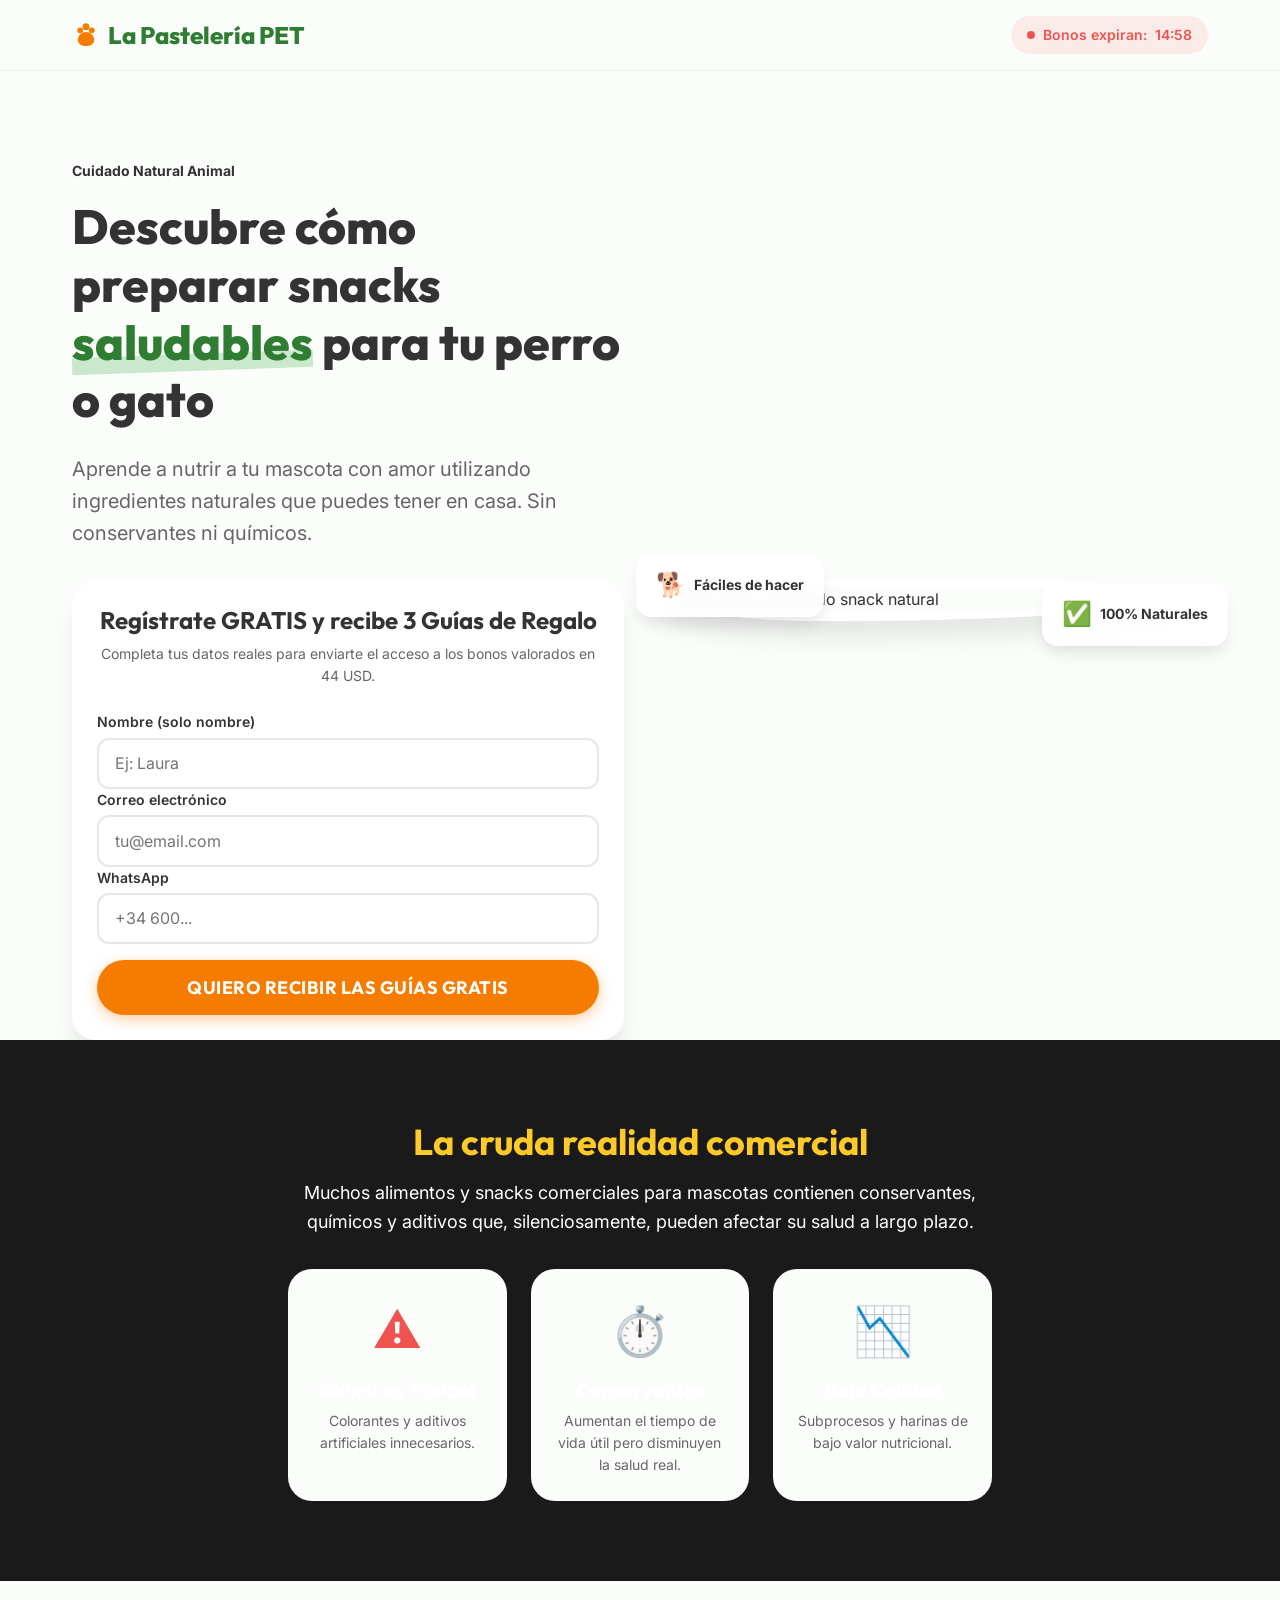
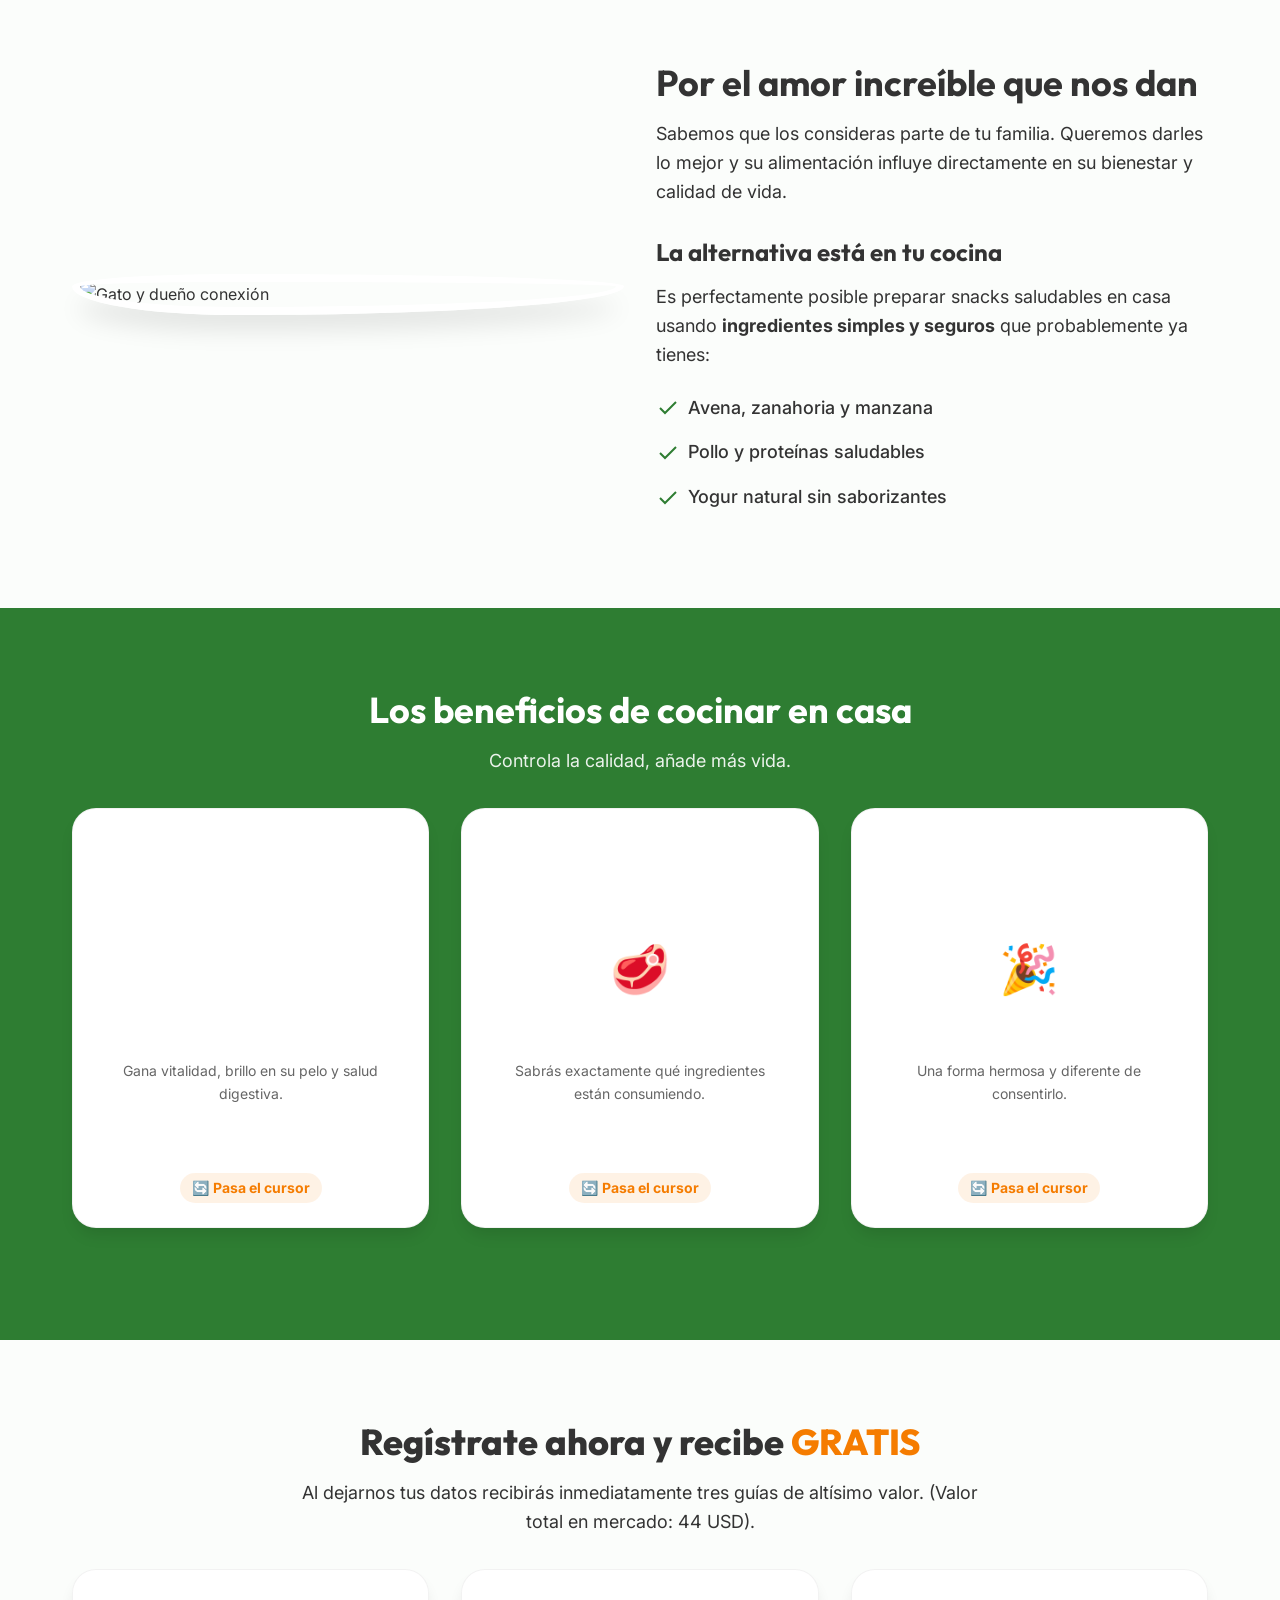
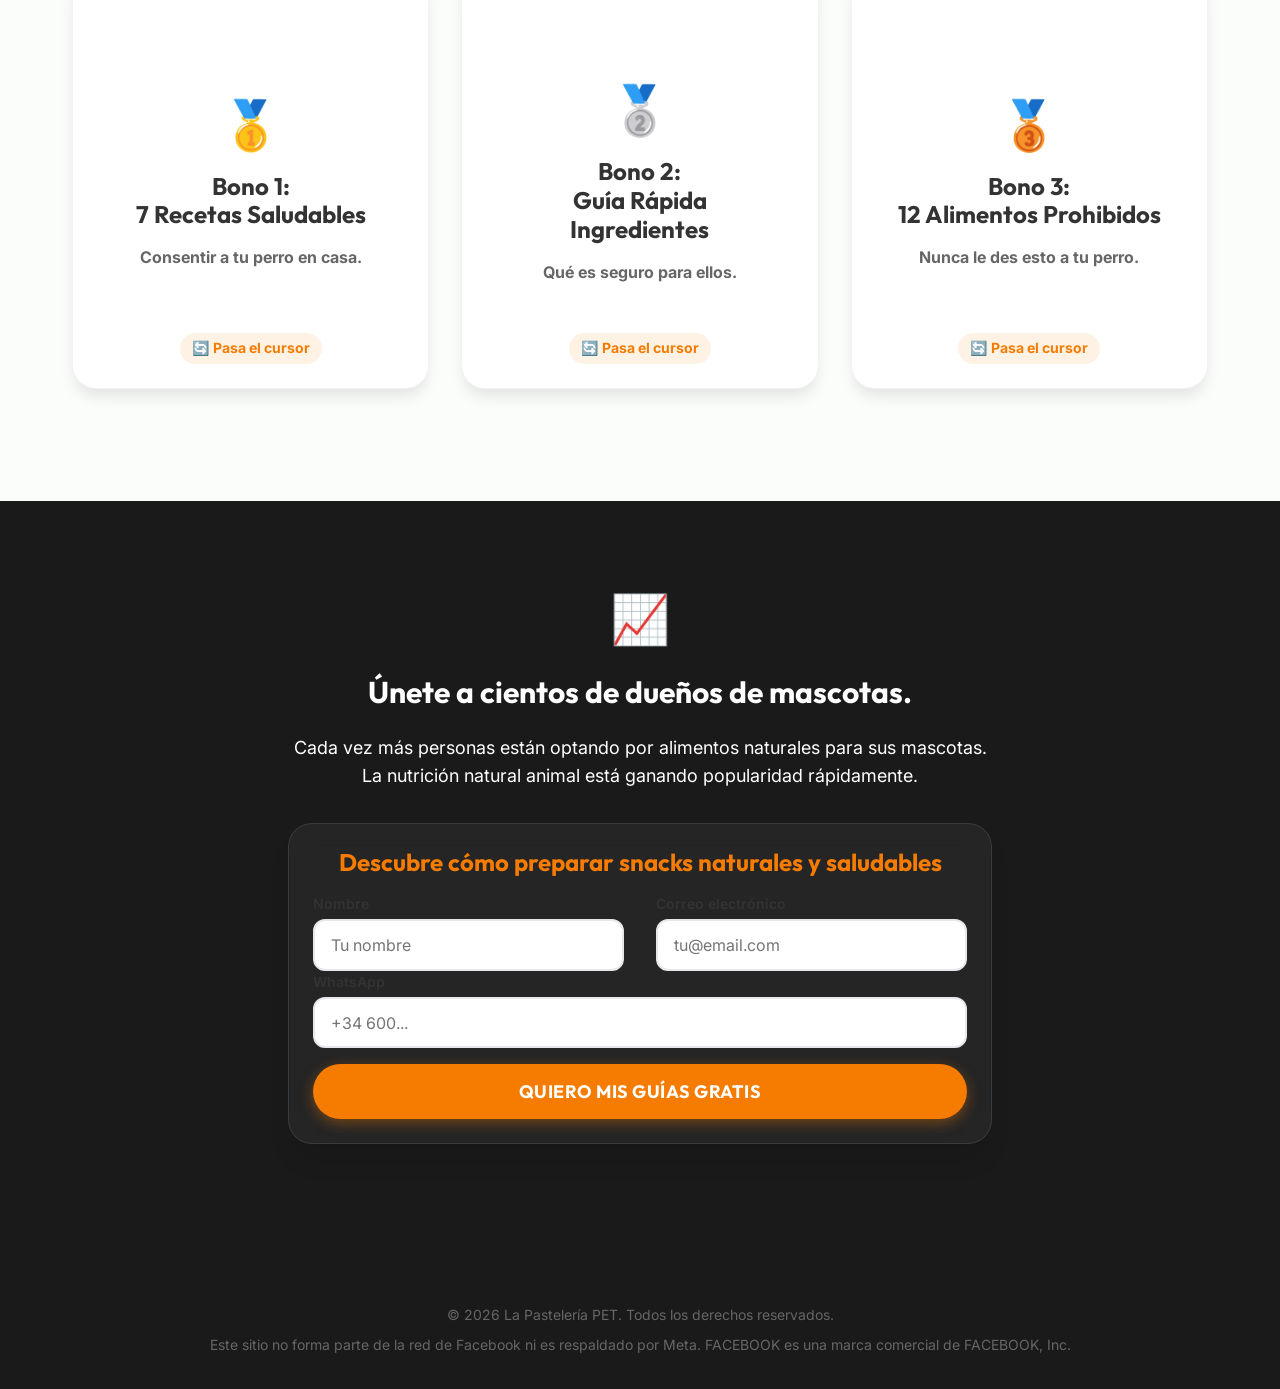
==== index.html @ c6fa8f28 "Add files via upload" ====
<!DOCTYPE html>
<html lang="es">
<head>
    <meta charset="UTF-8">
    <meta name="viewport" content="width=device-width, initial-scale=1.0">
    <title>La Pastelería PET | Snacks Saludables para tu Mascota</title>
    <meta name="description" content="Descubre cómo preparar snacks y pasteles saludables para perros y gatos usando ingredientes naturales.">
    
    <!-- Favicon (Inline SVG) -->
    <link rel="icon" href="data:image/svg+xml,<svg xmlns='http://www.w3.org/2000/svg' viewBox='0 0 100 100'><text y='.9em' font-size='90'>🐾</text></svg>">
    
    <!-- Google Fonts -->
    <link rel="preconnect" href="https://fonts.googleapis.com">
    <link rel="preconnect" href="https://fonts.gstatic.com" crossorigin>
    <link href="https://fonts.googleapis.com/css2?family=Outfit:wght@300;400;600;700;800&family=Inter:wght@300;400;500;600&display=swap" rel="stylesheet">
    
    <!-- Custom Styles -->
    <link rel="stylesheet" href="styles.css">
    
    <!-- Schema Markup -->
    <script type="application/ld+json">
    {
      "@context": "https://schema.org",
      "@type": "Course",
      "name": "La Pastelería PET",
      "description": "Programa para aprender a preparar snacks y pasteles saludables para perros y gatos usando ingredientes naturales.",
      "provider": {
        "@type": "Organization",
        "name": "La Pastelería PET"
      }
    }
    </script>
</head>
<body>
    <!-- Header -->
    <header class="header">
        <div class="container d-flex justify-between align-center">
            <div class="logo">
                <svg width="28" height="28" viewBox="0 0 24 24" fill="none">
                    <path d="M12 21.5c-4 0-7-2-7-5.5s3.5-6.5 7-6.5 7 3 7 6.5-3 5.5-7 5.5z" fill="#F57C00"/>
                    <circle cx="7" cy="8" r="2.5" fill="#F57C00"/>
                    <circle cx="12" cy="5" r="3" fill="#F57C00"/>
                    <circle cx="17" cy="8" r="2.5" fill="#F57C00"/>
                </svg>
                <span>La Pastelería PET</span>
            </div>
            <div class="countdown-nav">
                <span class="pulse-dot"></span> Bonos expiran: <span class="nav-timer">15:00</span>
            </div>
        </div>
    </header>

    <main>
        <!-- 1. HERO SECTION -->
        <section class="hero min-h-screen pt-20 pb-10 relative overflow-hidden">
            <div class="container grid-2 align-center relative z-10">
                <div class="hero-content" data-scroll="fade-up">
                    <div class="d-flex align-center gap-1 mb-2">
                        <span class="text-sm font-bold text-secondary-dark uppercase tracking-wider">Cuidado Natural Animal</span>
                    </div>
                    <h1 class="text-5xl font-extrabold mb-3">Descubre cómo preparar snacks <span class="highlighted">saludables</span> para tu perro o gato</h1>
                    <p class="text-xl mb-4 text-muted">Aprende a nutrir a tu mascota con amor utilizando ingredientes naturales que puedes tener en casa. Sin conservantes ni químicos.</p>
                    
                    <div class="cta-box glassmorphism p-3 radius-lg mt-3">
                        <h3 class="text-2xl font-bold mb-1 text-center">Regístrate GRATIS y recibe 3 Guías de Regalo</h3>
                        <p class="text-sm text-center mb-3 text-muted">Completa tus datos reales para enviarte el acceso a los bonos valorados en 44 USD.</p>
                        
                        <form id="lead-form" class="form grid gap-2" action="gracias.html">
                            <div class="input-group">
                                <label for="nombre">Nombre (solo nombre)</label>
                                <input type="text" id="nombre" name="nombre" required placeholder="Ej: Laura">
                            </div>
                            <div class="input-group">
                                <label for="email">Correo electrónico</label>
                                <input type="email" id="email" name="email" required placeholder="tu@email.com">
                            </div>
                            <div class="input-group">
                                <label for="whatsapp">WhatsApp</label>
                                <input type="tel" id="whatsapp" name="whatsapp" required placeholder="+34 600...">
                            </div>
                            <button type="submit" class="btn btn-primary btn-lg mt-2 w-full">
                                <span>QUIERO RECIBIR LAS GUÍAS GRATIS</span>
                            </button>
                        </form>
                    </div>
                </div>
                
                <div class="hero-image relative" data-scroll="fade-up" data-delay="0.3">
                    <img src="https://images.unsplash.com/photo-1583337130417-3346a1be7dee?auto=format&fit=crop&q=80&w=800&h=1000" alt="Perro feliz comiendo snack natural" class="blob-shape parallax-img">
                    <div class="floating-card top-right delay-1">
                        <span class="text-2xl">✅</span><span class="text-sm">100% Naturales</span>
                    </div>
                    <div class="floating-card bottom-left delay-2">
                        <span class="text-2xl">🐕</span><span class="text-sm">Fáciles de hacer</span>
                    </div>
                </div>
            </div>
        </section>

        <!-- 2. SECCIÓN PROBLEMA -->
        <section class="problem py-10 bg-dark text-white relative overflow-hidden">
            <div class="container text-center max-w-3xl" data-scroll="fade-up">
                <h2 class="text-4xl font-bold mb-2 text-warning">La cruda realidad comercial</h2>
                <p class="text-lg text-gray-300">Muchos alimentos y snacks comerciales para mascotas contienen conservantes, químicos y aditivos que, silenciosamente, pueden afectar su salud a largo plazo.</p>
                
                <div class="grid-3 mt-4 gap-3 stagger-container">
                    <div class="problem-card bg-light text-dark p-3 radius-lg hover-lift stagger-item text-center">
                        <div class="icon-xl mb-1 text-danger">⚠️</div>
                        <h3 class="font-bold mb-1 text-xl">Químicos Tóxicos</h3>
                        <p class="text-sm text-muted">Colorantes y aditivos artificiales innecesarios.</p>
                    </div>
                    <div class="problem-card bg-light text-dark p-3 radius-lg hover-lift stagger-item text-center">
                        <div class="icon-xl mb-1 text-danger">⏱️</div>
                        <h3 class="font-bold mb-1 text-xl">Conservantes</h3>
                        <p class="text-sm text-muted">Aumentan el tiempo de vida útil pero disminuyen la salud real.</p>
                    </div>
                    <div class="problem-card bg-light text-dark p-3 radius-lg hover-lift stagger-item text-center">
                        <div class="icon-xl mb-1 text-danger">📉</div>
                        <h3 class="font-bold mb-1 text-xl">Baja Calidad</h3>
                        <p class="text-sm text-muted">Subprocesos y harinas de bajo valor nutricional.</p>
                    </div>
                </div>
            </div>
        </section>

        <!-- 3. CONEXIÓN EMOCIONAL & 4. EDUCACIÓN -->
        <section class="emotional py-10 relative">
            <div class="container grid-2 align-center">
                <div class="image-wrapper" data-scroll="fade-up">
                    <img src="https://images.unsplash.com/photo-1514888286974-6c03e2ca1dba?auto=format&fit=crop&q=80&w=800&h=900" alt="Gato y dueño conexión" class="blob-shape parallax-img">
                </div>
                <div class="content text-left" data-scroll="fade-up" data-delay="0.2">
                    <h2 class="text-4xl font-bold mb-2">Por el amor increíble que nos dan</h2>
                    <p class="text-lg mb-3">Sabemos que los consideras parte de tu familia. Queremos darles lo mejor y su alimentación influye directamente en su bienestar y calidad de vida.</p>
                    
                    <h3 class="text-2xl font-bold mb-2 mt-4 text-secondary-dark">La alternativa está en tu cocina</h3>
                    <p class="text-lg mb-2">Es perfectamente posible preparar snacks saludables en casa usando <strong>ingredientes simples y seguros</strong> que probablemente ya tienes:</p>
                    
                    <ul class="check-list mt-3">
                        <li>
                            <svg width="24" height="24" viewBox="0 0 24 24" fill="none" stroke="currentColor" stroke-width="2"><polyline points="20 6 9 17 4 12"></polyline></svg>
                            Avena, zanahoria y manzana
                        </li>
                        <li>
                            <svg width="24" height="24" viewBox="0 0 24 24" fill="none" stroke="currentColor" stroke-width="2"><polyline points="20 6 9 17 4 12"></polyline></svg>
                            Pollo y proteínas saludables
                        </li>
                        <li>
                            <svg width="24" height="24" viewBox="0 0 24 24" fill="none" stroke="currentColor" stroke-width="2"><polyline points="20 6 9 17 4 12"></polyline></svg>
                            Yogur natural sin saborizantes
                        </li>
                    </ul>
                </div>
            </div>
        </section>

        <!-- 5. BENEFICIOS -->
        <section class="benefits bg-secondary text-white py-10" style="background-color: var(--secondary-dark);">
            <div class="container">
                <div class="text-center mb-4" data-scroll="fade-up">
                    <h2 class="text-4xl font-bold text-white mb-2">Los beneficios de cocinar en casa</h2>
                    <p class="text-lg text-white" style="opacity: 0.9;">Controla la calidad, añade más vida.</p>
                </div>
                
                <div class="grid-3 stagger-container">
                    <!-- Flip Card 1 -->
                    <div class="flip-card stagger-item">
                        <div class="flip-card-inner">
                            <div class="flip-card-front">
                                <span class="icon-xl mb-1">❤️</span>
                                <h3 class="text-2xl font-bold text-dark text-center">Mayor Bienestar</h3>
                                <p class="text-sm text-center text-muted mt-1">Gana vitalidad, brillo en su pelo y salud digestiva.</p>
                                <span class="flip-hint"><span>🔄</span> Pasa el cursor</span>
                            </div>
                            <div class="flip-card-back">
                                <h3 class="text-3xl font-bold">Sin químicos</h3>
                                <p class="mt-2 text-lg">Al evitar procesos industriales, fortaleces su sistema inmune.</p>
                            </div>
                        </div>
                    </div>
                    
                    <!-- Flip Card 2 -->
                    <div class="flip-card stagger-item">
                        <div class="flip-card-inner">
                            <div class="flip-card-front">
                                <span class="icon-xl mb-1">🥩</span>
                                <h3 class="text-2xl font-bold text-dark text-center">Control Total</h3>
                                <p class="text-sm text-center text-muted mt-1">Sabrás exactamente qué ingredientes están consumiendo.</p>
                                <span class="flip-hint"><span>🔄</span> Pasa el cursor</span>
                            </div>
                            <div class="flip-card-back">
                                <h3 class="text-3xl font-bold">100% Transparentes</h3>
                                <p class="mt-2 text-lg">Eres tú quien elige la proteína, la fibra y la fuente natural.</p>
                            </div>
                        </div>
                    </div>

                    <!-- Flip Card 3 -->
                    <div class="flip-card stagger-item">
                        <div class="flip-card-inner">
                            <div class="flip-card-front">
                                <span class="icon-xl mb-1">🎉</span>
                                <h3 class="text-2xl font-bold text-dark text-center">Súper Divertido</h3>
                                <p class="text-sm text-center text-muted mt-1">Una forma hermosa y diferente de consentirlo.</p>
                                <span class="flip-hint"><span>🔄</span> Pasa el cursor</span>
                            </div>
                            <div class="flip-card-back">
                                <h3 class="text-3xl font-bold">Momento Juntos</h3>
                                <p class="mt-2 text-lg">Refuerza su vínculo creando el momento perfecto para premiarlo.</p>
                            </div>
                        </div>
                    </div>
                </div>
            </div>
        </section>

        <!-- 6. BONOS -->
        <section class="bonuses py-10 bg-light">
            <div class="container text-center max-w-3xl mx-auto" data-scroll="fade-up">
                <h2 class="text-4xl font-extrabold mb-2">Regístrate ahora y recibe <span class="text-primary">GRATIS</span></h2>
                <p class="text-lg">Al dejarnos tus datos recibirás inmediatamente tres guías de altísimo valor. (Valor total en mercado: 44 USD).</p>
            </div>
            
            <div class="container grid-3 mt-4 stagger-container">
                <!-- Bono 1 -->
                <div class="flip-card bonus-card stagger-item">
                    <div class="flip-card-inner">
                        <div class="flip-card-front">
                            <span class="icon-xl mb-1">🥇</span>
                            <h3 class="text-2xl font-bold text-dark text-center">Bono 1:<br>7 Recetas Saludables</h3>
                            <p class="text-muted mt-1 font-bold">Consentir a tu perro en casa.</p>
                            <span class="flip-hint"><span>🔄</span> Pasa el cursor</span>
                        </div>
                        <div class="flip-card-back">
                            <h3 class="text-2xl font-bold">Incluye recetas como:</h3>
                            <ul>
                                <li>Galletas avena y zanahoria</li>
                                <li>Muffins suaves de carne</li>
                                <li>Barritas energéticas naturales</li>
                                <li>Snacks de yogur natural</li>
                            </ul>
                        </div>
                    </div>
                </div>
                
                <!-- Bono 2 -->
                <div class="flip-card bonus-card stagger-item">
                    <div class="flip-card-inner">
                        <div class="flip-card-front">
                            <span class="icon-xl mb-1">🥈</span>
                            <h3 class="text-2xl font-bold text-dark text-center">Bono 2:<br>Guía Rápida Ingredientes</h3>
                            <p class="text-muted mt-1 font-bold">Qué es seguro para ellos.</p>
                            <span class="flip-hint"><span>🔄</span> Pasa el cursor</span>
                        </div>
                        <div class="flip-card-back">
                            <h3 class="text-2xl font-bold">Incluye listas claras de:</h3>
                            <ul>
                                <li>Proteínas 100% seguras</li>
                                <li>Frutas permitidas</li>
                                <li>Verduras saludables</li>
                                <li>Ingredientes base</li>
                            </ul>
                        </div>
                    </div>
                </div>

                <!-- Bono 3 -->
                <div class="flip-card bonus-card stagger-item">
                    <div class="flip-card-inner">
                        <div class="flip-card-front">
                            <span class="icon-xl mb-1">🥉</span>
                            <h3 class="text-2xl font-bold text-dark text-center">Bono 3:<br>12 Alimentos Prohibidos</h3>
                            <p class="text-muted mt-1 font-bold">Nunca le des esto a tu perro.</p>
                            <span class="flip-hint"><span>🔄</span> Pasa el cursor</span>
                        </div>
                        <div class="flip-card-back">
                            <h3 class="text-2xl font-bold">Peligros ocultos:</h3>
                            <ul>
                                <li>Chocolate y uvas</li>
                                <li>Cebolla y xilitol</li>
                                <li>Alimentos muy salados</li>
                                <li>Grasas saturadas procesadas</li>
                            </ul>
                        </div>
                    </div>
                </div>
            </div>
        </section>

        <!-- 7. AUTORIDAD y CTA FINAL -->
        <section class="cta py-10 bg-dark text-white relative">
            <div class="container text-center max-w-3xl" data-scroll="fade-up">
                <span class="icon-xl mb-2">📈</span>
                <h2 class="text-3xl font-bold mb-3">Únete a cientos de dueños de mascotas.</h2>
                <p class="text-lg text-gray-300 mb-4">Cada vez más personas están optando por alimentos naturales para sus mascotas. La nutrición natural animal está ganando popularidad rápidamente.</p>
                
                <div class="glassmorphism p-3 radius-lg text-left" style="background: rgba(255,255,255,0.05); border: 1px solid rgba(255,255,255,0.1);">
                    <h3 class="text-2xl font-bold mb-2 text-center text-primary">Descubre cómo preparar snacks naturales y saludables</h3>
                    
                    <form id="lead-form-2" class="form grid gap-2" action="gracias.html">
                        <div class="grid-2">
                            <div class="input-group">
                                <label for="nombre2" class="text-white">Nombre</label>
                                <input type="text" id="nombre2" required placeholder="Tu nombre">
                            </div>
                            <div class="input-group">
                                <label for="email2" class="text-white">Correo electrónico</label>
                                <input type="email" id="email2" required placeholder="tu@email.com">
                            </div>
                        </div>
                        <div class="input-group">
                            <label for="whatsapp2" class="text-white">WhatsApp</label>
                            <input type="tel" id="whatsapp2" required placeholder="+34 600...">
                        </div>
                        <button type="submit" class="btn btn-primary btn-lg mt-2 w-full text-center d-flex justify-center btn-sound">
                            <span>QUIERO MIS GUÍAS GRATIS</span>
                        </button>
                    </form>
                </div>
            </div>
        </section>
    </main>

    <footer class="bg-dark text-white text-center py-10" style="padding-bottom: 2rem;">
        <div class="container">
            <p class="text-muted text-sm">&copy; 2026 La Pastelería PET. Todos los derechos reservados.</p>
            <p class="text-muted text-sm mt-1">Este sitio no forma parte de la red de Facebook ni es respaldado por Meta. FACEBOOK es una marca comercial de FACEBOOK, Inc.</p>
        </div>
    </footer>

    <!-- Scripts -->
    <script src="https://cdnjs.cloudflare.com/ajax/libs/gsap/3.12.2/gsap.min.js"></script>
    <script src="https://cdnjs.cloudflare.com/ajax/libs/gsap/3.12.2/ScrollTrigger.min.js"></script>
    <script src="script.js"></script>
    <script>
        // Form 2 handler
        const form2 = document.getElementById('lead-form-2');
        if(form2) {
            form2.addEventListener('submit', (e) => {
                e.preventDefault();
                playSound();
                const btn = form2.querySelector('button[type="submit"]');
                btn.innerHTML = '<span>ENVIANDO... 🐾</span>';
                btn.style.opacity = '0.8';
                setTimeout(() => {
                    window.location.href = form2.getAttribute('action');
                }, 600); 
            });
        }
    </script>
</body>
</html>
---- styles.css ----
:root {
  --primary: #F57C00; 
  --primary-dark: #E65100;
  --secondary: #81C784; 
  --secondary-dark: #2E7D32;
  --dark: #1A1A1A;
  --light: #FBFDFB;
  --white: #FFFFFF;
  --text: #333333;
  --text-light: #666666;
  --danger: #EF5350;
  --warning: #FFCA28;
  --shadow-sm: 0 4px 6px -1px rgba(0, 0, 0, 0.1);
  --shadow-md: 0 10px 15px -3px rgba(0, 0, 0, 0.1);
  --shadow-lg: 0 20px 25px -5px rgba(0, 0, 0, 0.1);
}

* {
  margin: 0;
  padding: 0;
  box-sizing: border-box;
}

body {
  font-family: 'Inter', sans-serif;
  background-color: var(--light);
  color: var(--text);
  line-height: 1.6;
  overflow-x: hidden;
}

h1, h2, h3, h4, h5, h6 {
  font-family: 'Outfit', sans-serif;
  line-height: 1.2;
}

img {
  max-width: 100%;
  display: block;
}

a {
  text-decoration: none;
  color: inherit;
}

/* Utilities */
.container {
  max-width: 1200px;
  margin: 0 auto;
  padding: 0 2rem;
}

.text-center { text-align: center; }
.text-left { text-align: left; }
.text-primary { color: var(--primary); }
.text-secondary { color: var(--secondary); }
.text-danger { color: var(--danger); }
.text-warning { color: var(--warning); }
.text-white { color: var(--white); }
.text-muted { color: var(--text-light); }
.bg-dark { background-color: var(--dark); }
.bg-light { background-color: var(--light); }
.bg-secondary { background-color: var(--secondary); }
.bg-primary { background-color: var(--primary); }

.relative { position: relative; }
.absolute { position: absolute; }
.w-full { width: 100%; }
.min-h-screen { min-height: 100vh; }
.overflow-hidden { overflow: hidden; }

/* Spacing */
.py-10 { padding-top: 5rem; padding-bottom: 5rem; }
.pt-20 { padding-top: 10rem; }
.pb-20 { padding-bottom: 10rem; }
.mb-1 { margin-bottom: 0.5rem; }
.mb-2 { margin-bottom: 1rem; }
.mb-3 { margin-bottom: 1.5rem; }
.mb-4 { margin-bottom: 2rem; }
.mt-1 { margin-top: 0.5rem; }
.mt-2 { margin-top: 1rem; }
.mt-3 { margin-top: 1.5rem; }
.mt-4 { margin-top: 2rem; }
.p-3 { padding: 1.5rem; }

/* Grid */
.grid-2 { display: grid; grid-template-columns: repeat(2, 1fr); gap: 2rem; }
.grid-3 { display: grid; grid-template-columns: repeat(3, 1fr); gap: 2rem; }
.d-flex { display: flex; }
.align-center { align-items: center; }
.justify-between { justify-content: space-between; }
.justify-center { justify-content: center; }
.flex-col { flex-direction: column; }
.gap-1 { gap: 0.5rem; }
.gap-2 { gap: 1rem; }
.gap-3 { gap: 1.5rem; }

/* Typography Scale */
.text-sm { font-size: 0.875rem; }
.text-lg { font-size: 1.125rem; }
.text-xl { font-size: 1.25rem; }
.text-2xl { font-size: 1.5rem; }
.text-3xl { font-size: 1.875rem; }
.text-4xl { font-size: 2.25rem; }
.text-5xl { font-size: 3rem; }
.text-6xl { font-size: 3.75rem; }
.font-bold { font-weight: 700; }
.font-extrabold { font-weight: 800; }

.highlighted {
  position: relative;
  display: inline-block;
  color: var(--secondary-dark);
}
.highlighted::after {
  content: '';
  position: absolute;
  bottom: 0;
  left: 0;
  width: 100%;
  height: 30%;
  background: rgba(129, 199, 132, 0.4);
  z-index: -1;
  transform: rotate(-2deg);
}

.max-w-3xl { max-width: 48rem; margin-inline: auto; }

/* Components */
.btn {
  display: inline-flex;
  align-items: center;
  justify-content: center;
  padding: 0.75rem 1.5rem;
  border-radius: var(--radius-pill, 9999px);
  font-weight: 700;
  cursor: pointer;
  transition: all 0.3s cubic-bezier(0.175, 0.885, 0.32, 1.275);
  border: none;
  font-family: 'Outfit', sans-serif;
  text-transform: uppercase;
  letter-spacing: 0.5px;
}
.btn-primary {
  background-color: var(--primary);
  color: var(--white);
  box-shadow: 0 4px 14px 0 rgba(245, 124, 0, 0.39);
}
.btn-primary:hover {
  background-color: var(--primary-dark);
  transform: scale(1.05);
  box-shadow: 0 6px 20px rgba(245, 124, 0, 0.43);
}
.btn-lg {
  padding: 1rem 2rem;
  font-size: 1.125rem;
}

/* Header */
.header {
  position: fixed;
  top: 0;
  width: 100%;
  padding: 1rem 0;
  z-index: 100;
  background: rgba(251, 253, 251, 0.85);
  backdrop-filter: blur(12px);
  border-bottom: 1px solid rgba(0,0,0,0.05);
  transition: all 0.3s ease;
}
.logo {
  display: flex;
  align-items: center;
  gap: 0.5rem;
  font-family: 'Outfit', sans-serif;
  font-weight: 800;
  font-size: 1.5rem;
  color: var(--secondary-dark);
}
.countdown-nav {
  display: flex;
  align-items: center;
  gap: 0.5rem;
  background: rgba(239, 83, 80, 0.1);
  color: var(--danger);
  padding: 0.5rem 1rem;
  border-radius: 9999px;
  font-weight: 600;
  font-size: 0.875rem;
}
.pulse-dot {
  width: 8px;
  height: 8px;
  background-color: var(--danger);
  border-radius: 50%;
  animation: pulse 1.5s infinite;
}

@keyframes pulse {
  0% { transform: scale(0.95); box-shadow: 0 0 0 0 rgba(239, 83, 80, 0.7); }
  70% { transform: scale(1); box-shadow: 0 0 0 6px rgba(239, 83, 80, 0); }
  100% { transform: scale(0.95); box-shadow: 0 0 0 0 rgba(239, 83, 80, 0); }
}

/* Hero Forms */
.glassmorphism {
  background: rgba(255, 255, 255, 0.8);
  backdrop-filter: blur(12px);
  border: 1px solid rgba(255, 255, 255, 0.6);
  box-shadow: var(--shadow-lg);
}
.radius-lg { border-radius: 1.5rem; }
.input-group label {
  display: block;
  font-size: 0.875rem;
  font-weight: 600;
  margin-bottom: 0.25rem;
  color: var(--text);
  text-align: left;
}
.input-group input {
  width: 100%;
  padding: 0.85rem 1rem;
  border: 2px solid #E5E7EB;
  border-radius: 0.75rem;
  font-family: inherit;
  font-size: 1rem;
  transition: border-color 0.3s ease, box-shadow 0.3s ease;
  background: var(--white);
}
.input-group input:focus {
  outline: none;
  border-color: var(--secondary);
  box-shadow: 0 0 0 4px rgba(129, 199, 132, 0.2);
}

/* Animations Tools */
.hover-lift {
  transition: transform 0.3s cubic-bezier(0.4, 0, 0.2, 1), box-shadow 0.3s ease;
}
.hover-lift:hover {
  transform: translateY(-8px);
  box-shadow: var(--shadow-lg);
}

.icon-xl {
  font-size: 3rem;
  display: inline-block;
}

/* Flip Cards */
.flip-card {
  perspective: 1200px;
  background-color: transparent;
  height: 420px;
  margin-bottom: 2rem;
  cursor: pointer;
  position: relative;
}
.flip-card-inner {
  position: relative;
  width: 100%;
  height: 100%;
  text-align: center;
  transition: transform 0.8s cubic-bezier(0.175, 0.885, 0.32, 1.275);
  transform-style: preserve-3d;
}
.flip-card:hover .flip-card-inner {
  transform: rotateY(180deg);
}
.flip-card-front, .flip-card-back {
  position: absolute;
  width: 100%;
  height: 100%;
  -webkit-backface-visibility: hidden;
  backface-visibility: hidden;
  border-radius: 1.5rem;
  display: flex;
  flex-direction: column;
  justify-content: center;
  align-items: center;
  padding: 2.5rem;
}
.flip-card-front {
  background-color: var(--white);
  box-shadow: var(--shadow-md);
  border: 1px solid rgba(0,0,0,0.05);
}
.flip-card-front img {
  width: 120px;
  height: 120px;
  border-radius: 50%;
  object-fit: cover;
  margin-bottom: 1rem;
  border: 4px solid var(--secondary);
}
.flip-card-front h3 {
  font-size: 1.5rem;
  margin-bottom: 0.5rem;
}
.flip-hint {
  display: inline-block;
  margin-top: auto;
  font-size: 0.875rem;
  color: var(--primary);
  font-weight: 700;
  animation: bounce-hint 2s infinite;
  display: flex;
  align-items: center;
  gap: 0.25rem;
  background: rgba(245, 124, 0, 0.1);
  padding: 0.25rem 0.75rem;
  border-radius: 999px;
  position: absolute;
  bottom: 1.5rem;
}
@keyframes bounce-hint {
  0%, 100% { transform: translateY(0); }
  50% { transform: translateY(-5px); }
}
.flip-card-back {
  background-color: var(--secondary-dark);
  color: white;
  transform: rotateY(180deg);
}
.flip-card-back ul {
  list-style: none;
  text-align: left;
  padding: 0;
  margin-top: 1rem;
}
.flip-card-back li {
  margin-bottom: 0.5rem;
  position: relative;
  padding-left: 1.5rem;
}
.flip-card-back li::before {
  content: '✓';
  position: absolute;
  left: 0;
  color: var(--warning);
  font-weight: bold;
}

.bonus-card .flip-card-back {
  background-color: var(--primary);
}
.bonus-card .flip-card-front img {
  border-color: var(--primary);
}

/* Images and Blobs */
.blob-shape {
  border-radius: 30% 70% 70% 30% / 30% 30% 70% 70%;
  overflow: hidden;
  box-shadow: var(--shadow-lg);
  border: 8px solid var(--white);
}
.floating-card {
  position: absolute;
  padding: 0.75rem 1.25rem;
  border-radius: 1rem;
  font-weight: 700;
  display: flex;
  align-items: center;
  gap: 0.5rem;
  background: rgba(255,255,255,0.9);
  backdrop-filter: blur(8px);
  box-shadow: var(--shadow-md);
  animation: float 4s ease-in-out infinite;
}
.top-right { top: 10%; right: -20px; }
.bottom-left { bottom: 10%; left: -20px; animation-delay: 1s; }

@keyframes float {
  0% { transform: translateY(0px); }
  50% { transform: translateY(-15px); }
  100% { transform: translateY(0px); }
}

/* Lists and Lists */
.check-list {
  list-style: none;
}
.check-list li {
  margin-bottom: 1rem;
  display: flex;
  align-items: center;
  gap: 0.5rem;
  font-size: 1.125rem;
  font-weight: 500;
  transform: translateX(-20px);
  opacity: 0;
  animation: slideInRight 0.8s forwards;
}
.check-list li:nth-child(1) { animation-delay: 0.2s; }
.check-list li:nth-child(2) { animation-delay: 0.4s; }
.check-list li:nth-child(3) { animation-delay: 0.6s; }

@keyframes slideInRight {
  to { transform: translateX(0); opacity: 1; }
}
.check-list li svg {
  color: var(--secondary-dark);
}

/* Base Animations & Interactions */
.bounce-in {
  animation: bounceInScale 1s cubic-bezier(0.175, 0.885, 0.32, 1.275) both;
}
@keyframes bounceInScale {
  0% { transform: scale(0.5); opacity: 0; }
  50% { transform: scale(1.05); opacity: 1; }
  100% { transform: scale(1); opacity: 1; }
}

.spin-slow {
  animation: spin 15s linear infinite;
}
@keyframes spin { 100% { transform: rotate(360deg); } }

/* Media Queries */
@media (max-width: 992px) {
  .grid-2 { grid-template-columns: 1fr; }
  .grid-3 { grid-template-columns: 1fr; }
  .text-6xl { font-size: 2.75rem; }
  .text-5xl { font-size: 2.25rem; }
  .pt-20 { padding-top: 6rem; }
  .flip-card { height: 350px; }
}

@media (max-width: 768px) {
  .hero { 
    padding-top: 7rem;
    text-align: center; 
  }
  .hero-content { order: 2; }
  .hero .cta-box {
    margin-top: 2rem;
  }
  .hero-image { order: 1; margin-bottom: 2rem; }
  .countdown-nav { font-size: 0.75rem; padding: 0.25rem 0.5rem; }
  
  .floating-card {
    padding: 0.5rem 0.75rem;
    font-size: 0.875rem;
  }
}
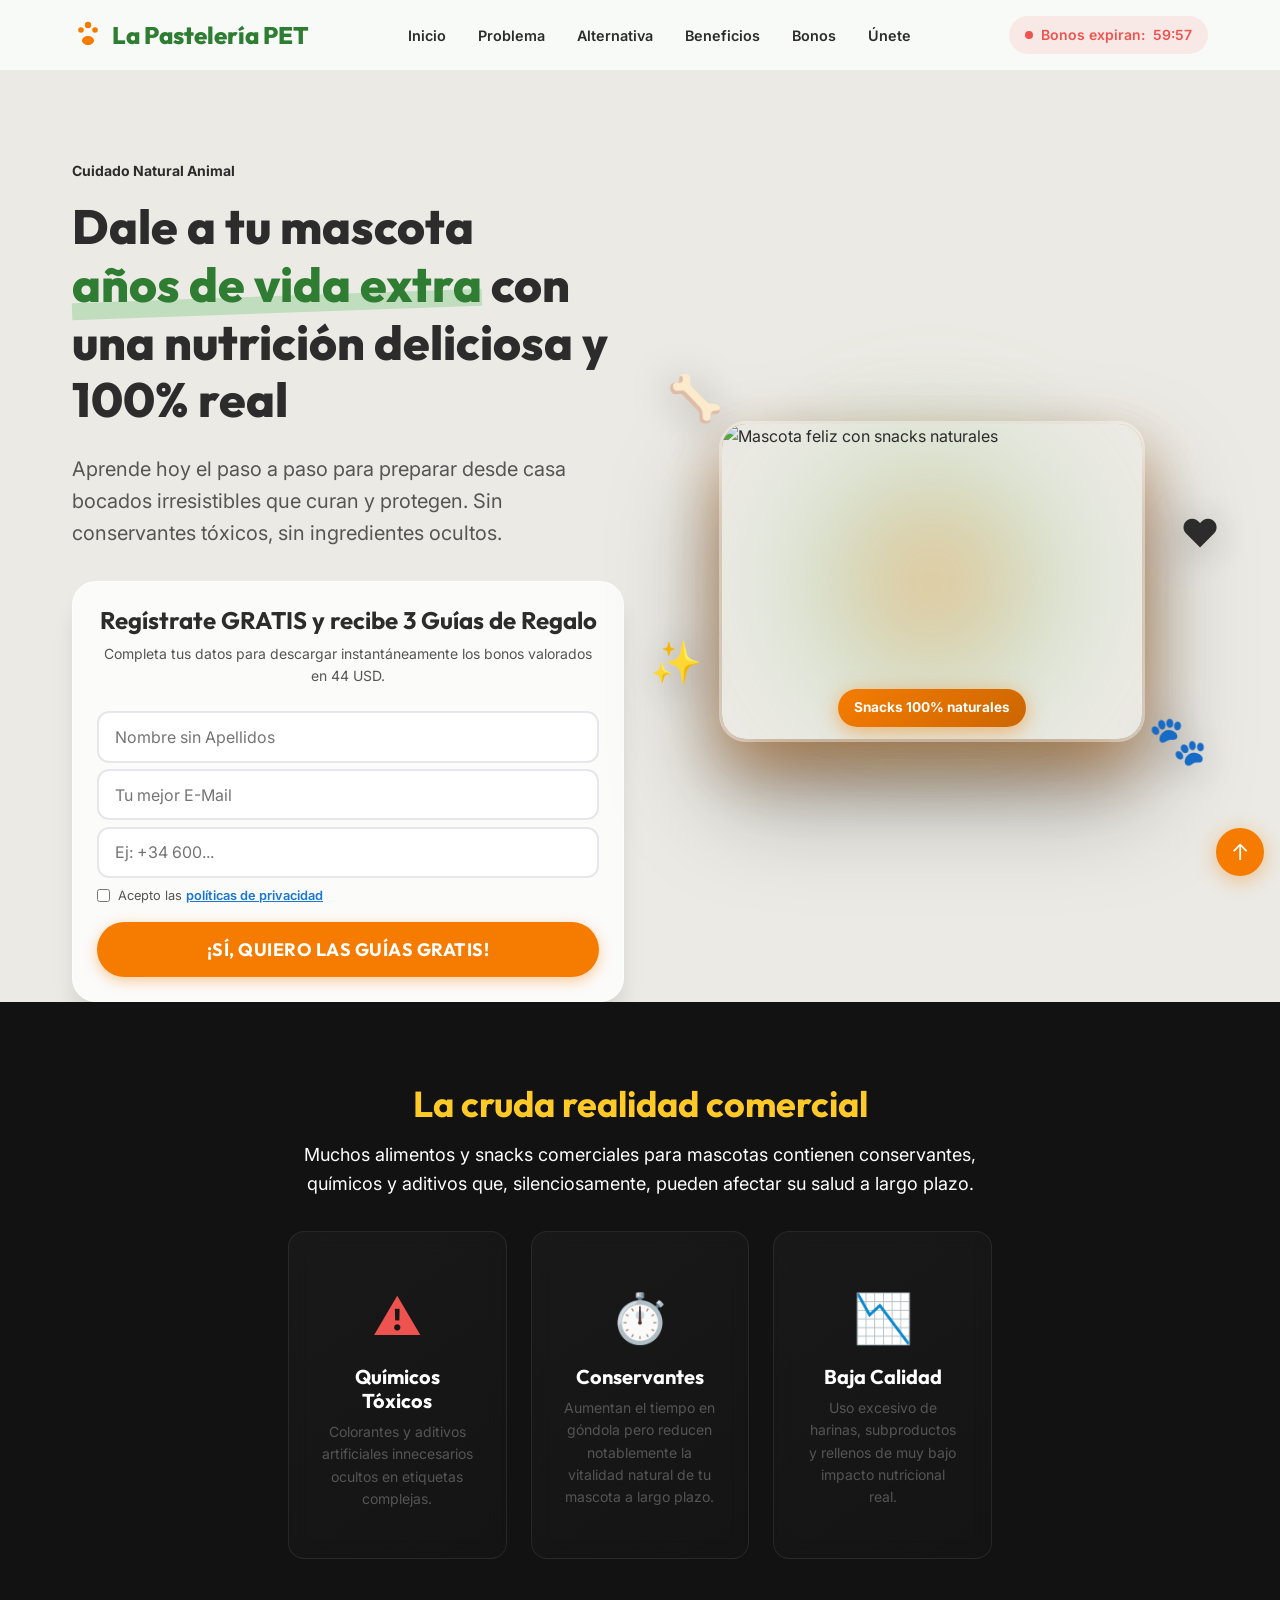
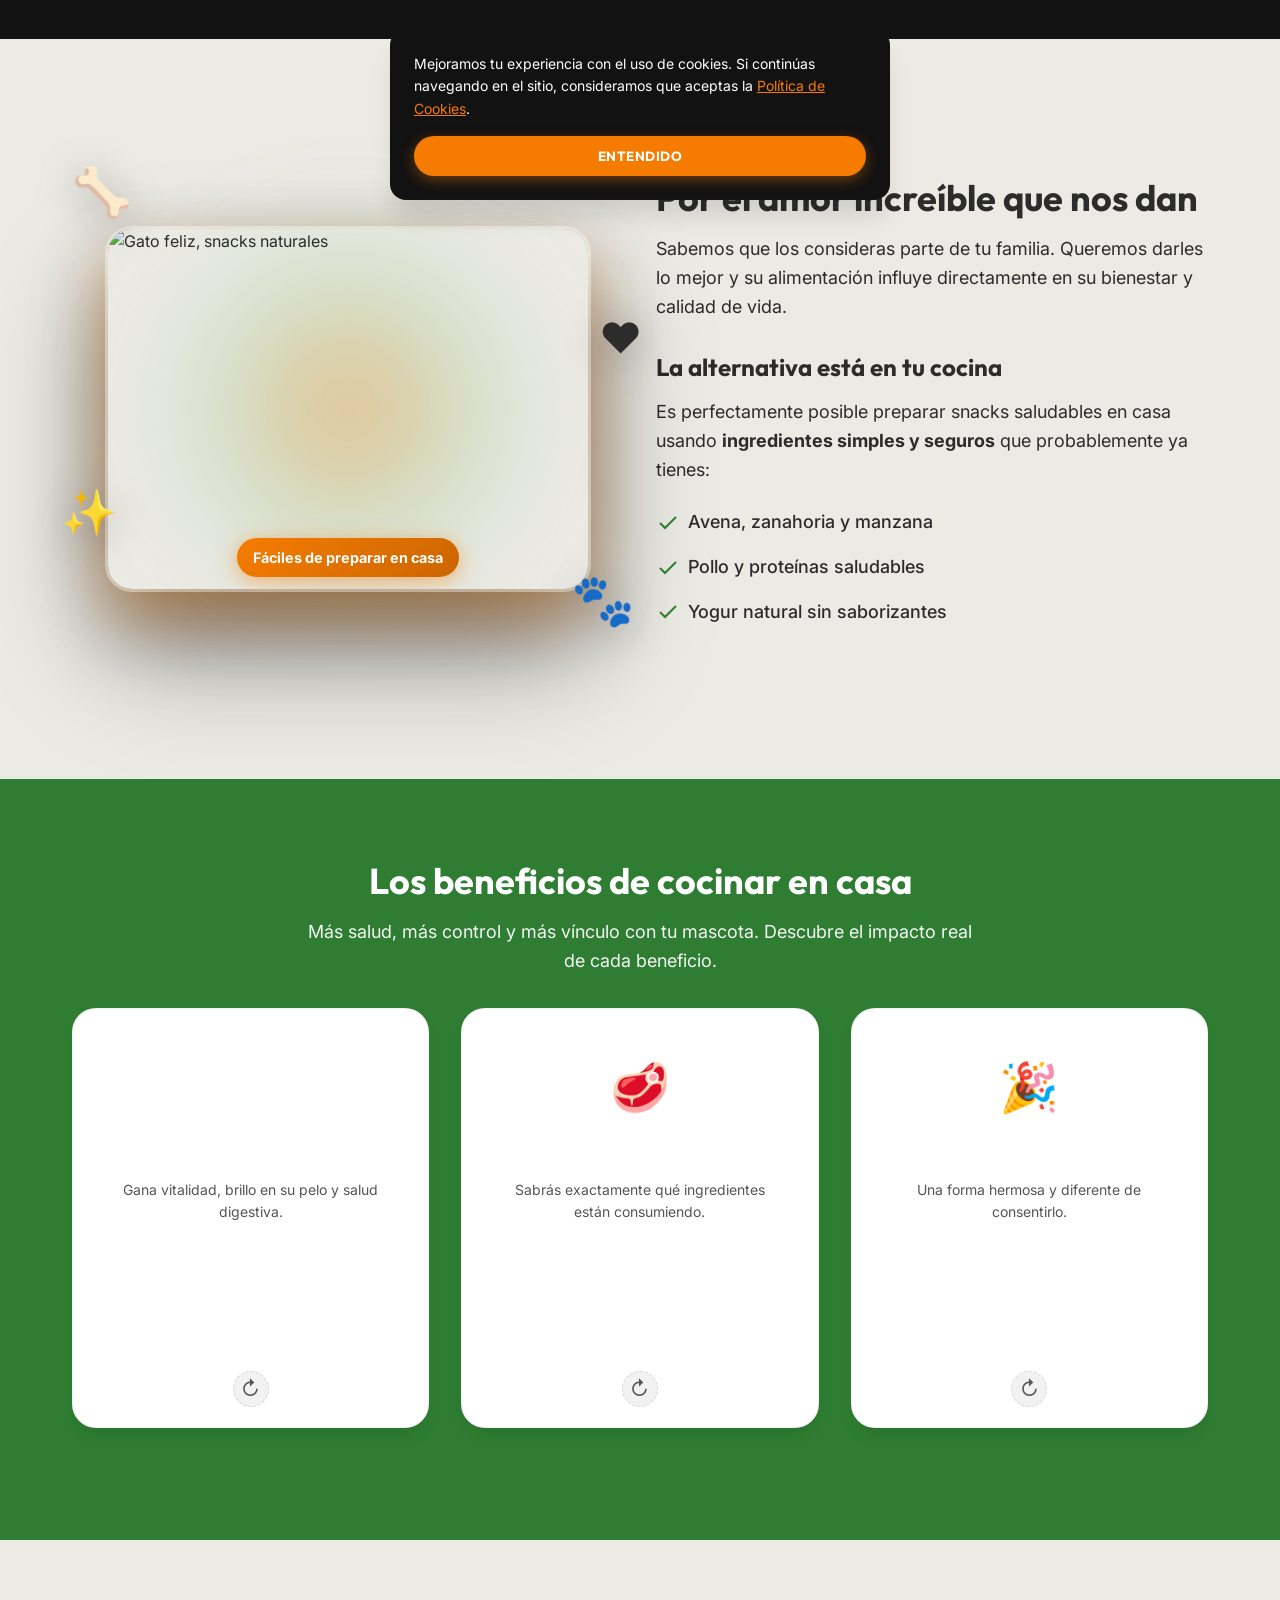
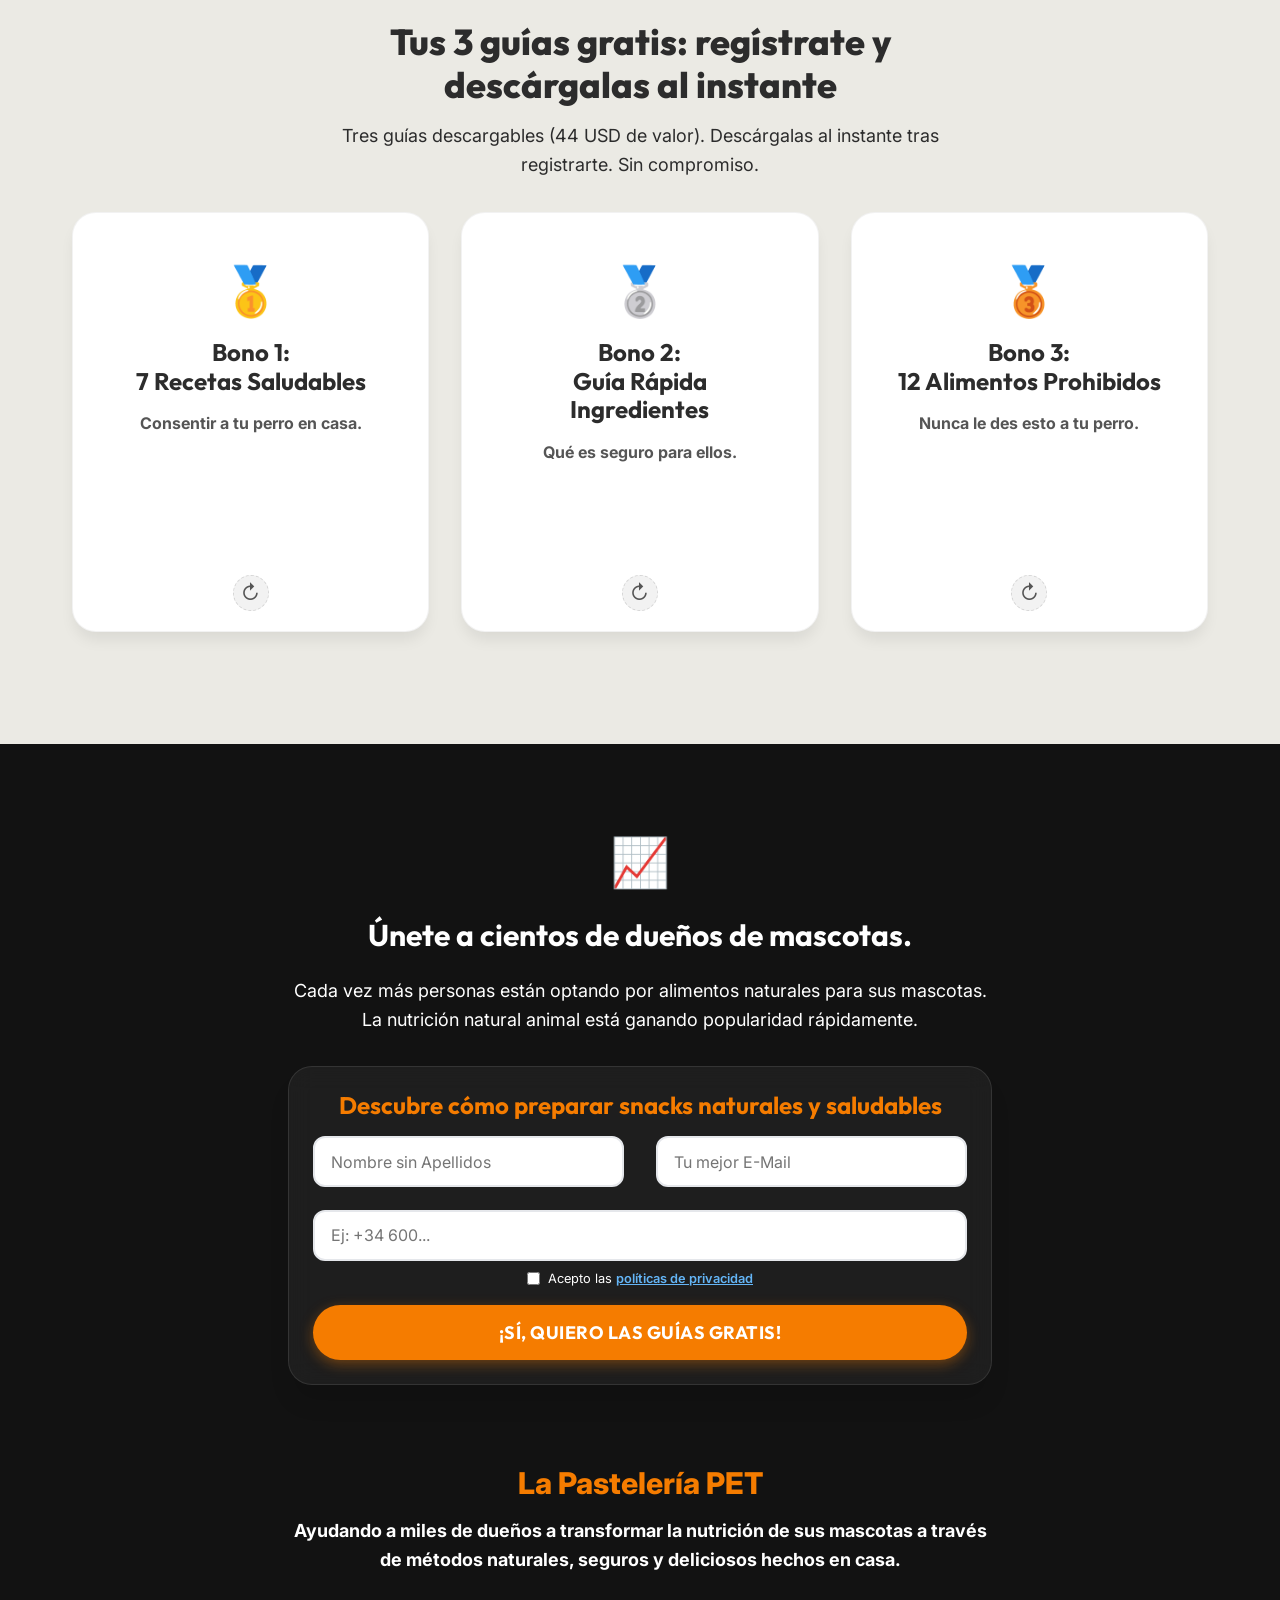
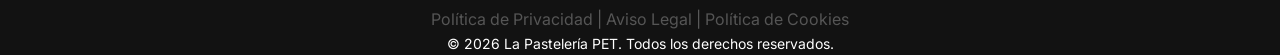
==== commit 8f704b77: "Add files via upload" ====
--- a/index.html
+++ b/index.html
@@ -3,11 +3,20 @@
 <head>
     <meta charset="UTF-8">
     <meta name="viewport" content="width=device-width, initial-scale=1.0">
-    <title>La Pastelería PET | Snacks Saludables para tu Mascota</title>
-    <meta name="description" content="Descubre cómo preparar snacks y pasteles saludables para perros y gatos usando ingredientes naturales.">
+    <title>La Pastelería PET | Snacks y Alimentación Natural para Perros y Gatos</title>
+    <meta name="description" content="Aprende a preparar los mejores snacks, galletas y pasteles 100% saludables para tu mascota. Recetas naturales para perros y gatos sin conservantes.">
+    <meta name="keywords" content="comida natural para mascotas, snacks para perros, pasteleria para gatos, premios naturales perros, alimentacion sana mascotas, recetas para perros">
+    <meta name="author" content="La Pastelería PET">
     
-    <!-- Favicon (Inline SVG) -->
-    <link rel="icon" href="data:image/svg+xml,<svg xmlns='http://www.w3.org/2000/svg' viewBox='0 0 100 100'><text y='.9em' font-size='90'>🐾</text></svg>">
+    <!-- Open Graph SEO para Redes Sociales -->
+    <meta property="og:title" content="La Pastelería PET | Alimentación y Snacks Naturales">
+    <meta property="og:description" content="Descubre cómo mejorar la salud y esperanza de vida de tu mascota con deliciosas recetas naturales hechas en casa. ¡Únete hoy!">
+    <meta property="og:image" content="https://images.unsplash.com/photo-1583337130417-3346a1be7dee?auto=format&fit=crop&q=80&w=1200&h=630">
+    <meta property="og:url" content="https://lapasteleriapet.com">
+    <meta property="og:type" content="website">
+    
+    <!-- Favicon SVG inline (sin archivo externo) -->
+    <link rel="icon" type="image/svg+xml" href="data:image/svg+xml,%3Csvg xmlns='http://www.w3.org/2000/svg' viewBox='0 0 32 32' fill='none'%3E%3Crect width='32' height='32' rx='6' fill='%23F57C00'/%3E%3Cpath d='M16 23.5c-2.4 0-4.5-1.2-4.5-2.8s2-2.8 4.5-2.8 4.5 1.2 4.5 2.8-2.1 2.8-4.5 2.8z' fill='%23fff'/%3E%3Ccircle cx='10' cy='12' r='2' fill='%23fff'/%3E%3Ccircle cx='16' cy='8' r='2.4' fill='%23fff'/%3E%3Ccircle cx='22' cy='12' r='2' fill='%23fff'/%3E%3C/svg%3E">
     
     <!-- Google Fonts -->
     <link rel="preconnect" href="https://fonts.googleapis.com">
@@ -16,6 +25,17 @@
     
     <!-- Custom Styles -->
     <link rel="stylesheet" href="styles.css">
+    <style>
+      /* Solo index: scroll suave al pulsar enlaces de sección */
+      html { scroll-behavior: smooth; }
+      /* Solo index: reloj a la derecha, nav secciones en el centro */
+      .index-header .header-inner { display: flex; align-items: center; justify-content: space-between; flex-wrap: wrap; gap: 0.75rem; width: 100%; }
+      .index-header .header-nav-secciones { display: flex; align-items: center; justify-content: center; flex-wrap: wrap; gap: 0.5rem; flex: 1; min-width: 200px; }
+      .index-header .header-nav-secciones a { padding: 0.4rem 0.75rem; font-size: 0.9rem; font-weight: 600; color: var(--text-dark); text-decoration: none; border-radius: 0.5rem; transition: background 0.2s, color 0.2s; white-space: nowrap; }
+      .index-header .header-nav-secciones a:hover { background: rgba(245, 124, 0, 0.12); color: var(--primary); }
+      .index-header .countdown-nav { position: static; transform: none; margin-left: auto; }
+      @media (max-width: 992px) { .index-header .header-nav-secciones { order: 3; width: 100%; } .index-header .countdown-nav { margin-left: 0; } }
+    </style>
     
     <!-- Schema Markup -->
     <script type="application/ld+json">
@@ -31,103 +51,130 @@
     }
     </script>
 </head>
-<body>
-    <!-- Header -->
-    <header class="header">
-        <div class="container d-flex justify-between align-center">
-            <div class="logo">
-                <svg width="28" height="28" viewBox="0 0 24 24" fill="none">
-                    <path d="M12 21.5c-4 0-7-2-7-5.5s3.5-6.5 7-6.5 7 3 7 6.5-3 5.5-7 5.5z" fill="#F57C00"/>
-                    <circle cx="7" cy="8" r="2.5" fill="#F57C00"/>
-                    <circle cx="12" cy="5" r="3" fill="#F57C00"/>
-                    <circle cx="17" cy="8" r="2.5" fill="#F57C00"/>
-                </svg>
-                <span>La Pastelería PET</span>
-            </div>
-            <div class="countdown-nav">
-                <span class="pulse-dot"></span> Bonos expiran: <span class="nav-timer">15:00</span>
+<body id="top" data-whatsapp-number="34642941630" data-whatsapp-text="Hola, quiero información sobre La Pastelería PET">
+    <!-- Header (solo index: reloj a la derecha, botones de sección en el centro) -->
+    <header class="header index-header">
+        <div class="container">
+            <div class="header-inner d-flex align-center">
+                <div class="logo" style="z-index: 2;">
+                    <svg class="logo-icon" width="32" height="32" viewBox="0 0 32 32" fill="none" xmlns="http://www.w3.org/2000/svg" aria-hidden="true">
+                        <path d="M16 26c-3.2 0-6-1.8-6-4.5S13.2 17 16 17s6 2 6 4.5-2.8 4.5-6 4.5z" fill="currentColor"/>
+                        <circle cx="9" cy="11" r="2.8" fill="currentColor"/>
+                        <circle cx="16" cy="6" r="3.2" fill="currentColor"/>
+                        <circle cx="23" cy="11" r="2.8" fill="currentColor"/>
+                    </svg>
+                    <span class="hide-mobile">La Pastelería PET</span>
+                </div>
+                <nav class="header-nav-secciones hide-mobile" aria-label="Ir a sección">
+                    <a href="#hero">Inicio</a>
+                    <a href="#problema">Problema</a>
+                    <a href="#emocional">Alternativa</a>
+                    <a href="#beneficios">Beneficios</a>
+                    <a href="#bonos">Bonos</a>
+                    <a href="#registro">Únete</a>
+                </nav>
+                <div class="countdown-nav">
+                    <span class="pulse-dot"></span> Bonos expiran: <span class="nav-timer">1:00:00</span>
+                </div>
             </div>
         </div>
     </header>
 
     <main>
         <!-- 1. HERO SECTION -->
-        <section class="hero min-h-screen pt-20 pb-10 relative overflow-hidden">
+        <section id="hero" class="hero min-h-screen pt-20 pb-10 relative overflow-hidden">
             <div class="container grid-2 align-center relative z-10">
                 <div class="hero-content" data-scroll="fade-up">
                     <div class="d-flex align-center gap-1 mb-2">
                         <span class="text-sm font-bold text-secondary-dark uppercase tracking-wider">Cuidado Natural Animal</span>
                     </div>
-                    <h1 class="text-5xl font-extrabold mb-3">Descubre cómo preparar snacks <span class="highlighted">saludables</span> para tu perro o gato</h1>
-                    <p class="text-xl mb-4 text-muted">Aprende a nutrir a tu mascota con amor utilizando ingredientes naturales que puedes tener en casa. Sin conservantes ni químicos.</p>
+                    <h1 class="text-5xl font-extrabold mb-3">Dale a tu mascota <span class="highlighted">años de vida extra</span> con una nutrición deliciosa y 100% real</h1>
+                    <p class="text-xl mb-4 text-muted">Aprende hoy el paso a paso para preparar desde casa bocados irresistibles que curan y protegen. Sin conservantes tóxicos, sin ingredientes ocultos.</p>
                     
                     <div class="cta-box glassmorphism p-3 radius-lg mt-3">
                         <h3 class="text-2xl font-bold mb-1 text-center">Regístrate GRATIS y recibe 3 Guías de Regalo</h3>
-                        <p class="text-sm text-center mb-3 text-muted">Completa tus datos reales para enviarte el acceso a los bonos valorados en 44 USD.</p>
+                        <p class="text-sm text-center mb-3 text-muted">Completa tus datos para descargar instantáneamente los bonos valorados en 44 USD.</p>
                         
-                        <form id="lead-form" class="form grid gap-2" action="gracias.html">
+                        <form class="form grid gap-2 lead-form-web3" data-redirect="gracias.html">
+                            <input type="hidden" name="subject" value="Nuevo Lead registrado - La Pastelería PET">
                             <div class="input-group">
-                                <label for="nombre">Nombre (solo nombre)</label>
-                                <input type="text" id="nombre" name="nombre" required placeholder="Ej: Laura">
+                                <input type="text" id="name" name="name" required placeholder="Nombre sin Apellidos">
                             </div>
                             <div class="input-group">
-                                <label for="email">Correo electrónico</label>
-                                <input type="email" id="email" name="email" required placeholder="tu@email.com">
+                                <input type="email" id="email" name="email" required placeholder="Tu mejor E-Mail">
                             </div>
                             <div class="input-group">
-                                <label for="whatsapp">WhatsApp</label>
-                                <input type="tel" id="whatsapp" name="whatsapp" required placeholder="+34 600...">
-                            </div>
+                                <input type="tel" id="whatsapp" name="whatsapp" required placeholder="Ej: +34 600...">
+                            </div>
+                            <label style="display: flex; align-items: start; gap: 0.5rem; font-size: 0.8rem; color: var(--text-light); text-align: left; cursor: pointer; margin-top: 0.5rem;">
+                                <input type="checkbox" required style="width: auto; margin-top: 0.2rem; cursor: pointer;">
+                                <span>Acepto las <a href="#" data-modal="modal-privacidad" style="color: #1976D2; text-decoration: underline; font-weight: 600;">políticas de privacidad</a></span>
+                            </label>
                             <button type="submit" class="btn btn-primary btn-lg mt-2 w-full">
-                                <span>QUIERO RECIBIR LAS GUÍAS GRATIS</span>
+                                <span>¡SÍ, QUIERO LAS GUÍAS GRATIS!</span>
                             </button>
                         </form>
                     </div>
                 </div>
                 
                 <div class="hero-image relative" data-scroll="fade-up" data-delay="0.3">
-                    <img src="https://images.unsplash.com/photo-1583337130417-3346a1be7dee?auto=format&fit=crop&q=80&w=800&h=1000" alt="Perro feliz comiendo snack natural" class="blob-shape parallax-img">
-                    <div class="floating-card top-right delay-1">
-                        <span class="text-2xl">✅</span><span class="text-sm">100% Naturales</span>
-                    </div>
-                    <div class="floating-card bottom-left delay-2">
-                        <span class="text-2xl">🐕</span><span class="text-sm">Fáciles de hacer</span>
+                    <div class="hero-image-stage">
+                        <div class="hero-image-glow"></div>
+                        <div class="hero-image-frame">
+                            <img src="https://images.unsplash.com/photo-1587300003388-59208cc962cb?w=600&q=80" alt="Mascota feliz con snacks naturales" class="hero-static-img" />
+                            <span class="hero-badge">Snacks 100% naturales</span>
+                        </div>
+                        <!-- Flotantes FUERA de la imagen, alrededor -->
+                        <div class="hero-float hero-float-bone" aria-hidden="true">🦴</div>
+                        <div class="hero-float hero-float-paw" aria-hidden="true">🐾</div>
+                        <div class="hero-float hero-float-heart" aria-hidden="true">❤️</div>
+                        <div class="hero-float hero-float-star" aria-hidden="true">✨</div>
                     </div>
                 </div>
             </div>
         </section>
 
         <!-- 2. SECCIÓN PROBLEMA -->
-        <section class="problem py-10 bg-dark text-white relative overflow-hidden">
+        <section id="problema" class="problem py-10 bg-dark text-white relative overflow-hidden">
             <div class="container text-center max-w-3xl" data-scroll="fade-up">
                 <h2 class="text-4xl font-bold mb-2 text-warning">La cruda realidad comercial</h2>
                 <p class="text-lg text-gray-300">Muchos alimentos y snacks comerciales para mascotas contienen conservantes, químicos y aditivos que, silenciosamente, pueden afectar su salud a largo plazo.</p>
                 
-                <div class="grid-3 mt-4 gap-3 stagger-container">
-                    <div class="problem-card bg-light text-dark p-3 radius-lg hover-lift stagger-item text-center">
+                <div class="grid-3 mt-4 gap-3 stagger-container problem-cards-slider" data-scroll="fade-up">
+                    <div class="problem-card-pro stagger-item">
                         <div class="icon-xl mb-1 text-danger">⚠️</div>
                         <h3 class="font-bold mb-1 text-xl">Químicos Tóxicos</h3>
-                        <p class="text-sm text-muted">Colorantes y aditivos artificiales innecesarios.</p>
-                    </div>
-                    <div class="problem-card bg-light text-dark p-3 radius-lg hover-lift stagger-item text-center">
-                        <div class="icon-xl mb-1 text-danger">⏱️</div>
+                        <p class="text-sm text-muted">Colorantes y aditivos artificiales innecesarios ocultos en etiquetas complejas.</p>
+                    </div>
+                    <div class="problem-card-pro stagger-item">
+                        <div class="icon-xl mb-1 text-warning">⏱️</div>
                         <h3 class="font-bold mb-1 text-xl">Conservantes</h3>
-                        <p class="text-sm text-muted">Aumentan el tiempo de vida útil pero disminuyen la salud real.</p>
-                    </div>
-                    <div class="problem-card bg-light text-dark p-3 radius-lg hover-lift stagger-item text-center">
-                        <div class="icon-xl mb-1 text-danger">📉</div>
+                        <p class="text-sm text-muted">Aumentan el tiempo en góndola pero reducen notablemente la vitalidad natural de tu mascota a largo plazo.</p>
+                    </div>
+                    <div class="problem-card-pro stagger-item">
+                        <div class="icon-xl mb-1 text-primary">📉</div>
                         <h3 class="font-bold mb-1 text-xl">Baja Calidad</h3>
-                        <p class="text-sm text-muted">Subprocesos y harinas de bajo valor nutricional.</p>
+                        <p class="text-sm text-muted">Uso excesivo de harinas, subproductos y rellenos de muy bajo impacto nutricional real.</p>
                     </div>
                 </div>
             </div>
         </section>
 
         <!-- 3. CONEXIÓN EMOCIONAL & 4. EDUCACIÓN -->
-        <section class="emotional py-10 relative">
+        <section id="emocional" class="emotional py-10 relative">
             <div class="container grid-2 align-center">
-                <div class="image-wrapper" data-scroll="fade-up">
-                    <img src="https://images.unsplash.com/photo-1514888286974-6c03e2ca1dba?auto=format&fit=crop&q=80&w=800&h=900" alt="Gato y dueño conexión" class="blob-shape parallax-img">
+                <div class="image-wrapper love-image relative" data-scroll="fade-up">
+                    <div class="love-image-stage">
+                        <div class="love-image-glow"></div>
+                        <div class="love-image-frame">
+                            <img src="https://images.unsplash.com/photo-1514888286974-6c03e2ca1dba?auto=format&fit=crop&q=80&w=700&h=800" alt="Gato feliz, snacks naturales" class="love-static-img" />
+                            <span class="love-badge">Fáciles de preparar en casa</span>
+                        </div>
+                        <div class="love-float love-float-bone" aria-hidden="true">🦴</div>
+                        <div class="love-float love-float-paw" aria-hidden="true">🐾</div>
+                        <div class="love-float love-float-heart" aria-hidden="true">❤️</div>
+                        <div class="love-float love-float-star" aria-hidden="true">✨</div>
+                    </div>
                 </div>
                 <div class="content text-left" data-scroll="fade-up" data-delay="0.2">
                     <h2 class="text-4xl font-bold mb-2">Por el amor increíble que nos dan</h2>
@@ -155,11 +202,11 @@
         </section>
 
         <!-- 5. BENEFICIOS -->
-        <section class="benefits bg-secondary text-white py-10" style="background-color: var(--secondary-dark);">
+        <section id="beneficios" class="benefits bg-secondary text-white py-10" style="background-color: var(--secondary-dark);">
             <div class="container">
                 <div class="text-center mb-4" data-scroll="fade-up">
                     <h2 class="text-4xl font-bold text-white mb-2">Los beneficios de cocinar en casa</h2>
-                    <p class="text-lg text-white" style="opacity: 0.9;">Controla la calidad, añade más vida.</p>
+                    <p class="text-lg text-white benefits-subtitle">Más salud, más control y más vínculo con tu mascota. Descubre el impacto real de cada beneficio.</p>
                 </div>
                 
                 <div class="grid-3 stagger-container">
@@ -170,11 +217,11 @@
                                 <span class="icon-xl mb-1">❤️</span>
                                 <h3 class="text-2xl font-bold text-dark text-center">Mayor Bienestar</h3>
                                 <p class="text-sm text-center text-muted mt-1">Gana vitalidad, brillo en su pelo y salud digestiva.</p>
-                                <span class="flip-hint"><span>🔄</span> Pasa el cursor</span>
+                                <span class="flip-card-hint" aria-hidden="true">↻</span>
                             </div>
                             <div class="flip-card-back">
-                                <h3 class="text-3xl font-bold">Sin químicos</h3>
-                                <p class="mt-2 text-lg">Al evitar procesos industriales, fortaleces su sistema inmune.</p>
+                                <h3 class="text-2xl font-bold">Sin químicos ocultos</h3>
+                                <p class="mt-2 text-md">Al evitar los ultra-procesados industriales, favoreces su digestión, combates alergias y reduces idas al veterinario por problemas gastrointestinales a largo plazo.</p>
                             </div>
                         </div>
                     </div>
@@ -186,11 +233,11 @@
                                 <span class="icon-xl mb-1">🥩</span>
                                 <h3 class="text-2xl font-bold text-dark text-center">Control Total</h3>
                                 <p class="text-sm text-center text-muted mt-1">Sabrás exactamente qué ingredientes están consumiendo.</p>
-                                <span class="flip-hint"><span>🔄</span> Pasa el cursor</span>
+                                <span class="flip-card-hint" aria-hidden="true">↻</span>
                             </div>
                             <div class="flip-card-back">
-                                <h3 class="text-3xl font-bold">100% Transparentes</h3>
-                                <p class="mt-2 text-lg">Eres tú quien elige la proteína, la fibra y la fuente natural.</p>
+                                <h3 class="text-2xl font-bold">Transparencia Total</h3>
+                                <p class="mt-2 text-md">Eres el Chef. Tú decides la procedencia de la proteína, la calidad del aceite y las vitaminas orgánicas para una nutrición absolutamente premium hecha en casa.</p>
                             </div>
                         </div>
                     </div>
@@ -202,11 +249,11 @@
                                 <span class="icon-xl mb-1">🎉</span>
                                 <h3 class="text-2xl font-bold text-dark text-center">Súper Divertido</h3>
                                 <p class="text-sm text-center text-muted mt-1">Una forma hermosa y diferente de consentirlo.</p>
-                                <span class="flip-hint"><span>🔄</span> Pasa el cursor</span>
+                                <span class="flip-card-hint" aria-hidden="true">↻</span>
                             </div>
                             <div class="flip-card-back">
-                                <h3 class="text-3xl font-bold">Momento Juntos</h3>
-                                <p class="mt-2 text-lg">Refuerza su vínculo creando el momento perfecto para premiarlo.</p>
+                                <h3 class="text-2xl font-bold">Refuerza el vínculo</h3>
+                                <p class="mt-2 text-md">Ver cómo disfruta algo hecho por tus propias manos es invaluable. Ideal para rutinas de entrenamiento, premios sorpresa o celebrar su cumpleaños con una tarta hecha a la medida.</p>
                             </div>
                         </div>
                     </div>
@@ -215,10 +262,10 @@
         </section>
 
         <!-- 6. BONOS -->
-        <section class="bonuses py-10 bg-light">
+        <section id="bonos" class="bonuses py-10 bg-light">
             <div class="container text-center max-w-3xl mx-auto" data-scroll="fade-up">
-                <h2 class="text-4xl font-extrabold mb-2">Regístrate ahora y recibe <span class="text-primary">GRATIS</span></h2>
-                <p class="text-lg">Al dejarnos tus datos recibirás inmediatamente tres guías de altísimo valor. (Valor total en mercado: 44 USD).</p>
+                <h2 class="text-4xl font-extrabold mb-2">Tus 3 guías gratis: regístrate y descárgalas al instante</h2>
+                <p class="text-lg bonuses-subtitle">Tres guías descargables (44 USD de valor). Descárgalas al instante tras registrarte. Sin compromiso.</p>
             </div>
             
             <div class="container grid-3 mt-4 stagger-container">
@@ -229,7 +276,7 @@
                             <span class="icon-xl mb-1">🥇</span>
                             <h3 class="text-2xl font-bold text-dark text-center">Bono 1:<br>7 Recetas Saludables</h3>
                             <p class="text-muted mt-1 font-bold">Consentir a tu perro en casa.</p>
-                            <span class="flip-hint"><span>🔄</span> Pasa el cursor</span>
+                            <span class="flip-card-hint" aria-hidden="true">↻</span>
                         </div>
                         <div class="flip-card-back">
                             <h3 class="text-2xl font-bold">Incluye recetas como:</h3>
@@ -250,7 +297,7 @@
                             <span class="icon-xl mb-1">🥈</span>
                             <h3 class="text-2xl font-bold text-dark text-center">Bono 2:<br>Guía Rápida Ingredientes</h3>
                             <p class="text-muted mt-1 font-bold">Qué es seguro para ellos.</p>
-                            <span class="flip-hint"><span>🔄</span> Pasa el cursor</span>
+                            <span class="flip-card-hint" aria-hidden="true">↻</span>
                         </div>
                         <div class="flip-card-back">
                             <h3 class="text-2xl font-bold">Incluye listas claras de:</h3>
@@ -271,7 +318,7 @@
                             <span class="icon-xl mb-1">🥉</span>
                             <h3 class="text-2xl font-bold text-dark text-center">Bono 3:<br>12 Alimentos Prohibidos</h3>
                             <p class="text-muted mt-1 font-bold">Nunca le des esto a tu perro.</p>
-                            <span class="flip-hint"><span>🔄</span> Pasa el cursor</span>
+                            <span class="flip-card-hint" aria-hidden="true">↻</span>
                         </div>
                         <div class="flip-card-back">
                             <h3 class="text-2xl font-bold">Peligros ocultos:</h3>
@@ -288,7 +335,7 @@
         </section>
 
         <!-- 7. AUTORIDAD y CTA FINAL -->
-        <section class="cta py-10 bg-dark text-white relative">
+        <section id="registro" class="cta py-10 bg-dark text-white relative">
             <div class="container text-center max-w-3xl" data-scroll="fade-up">
                 <span class="icon-xl mb-2">📈</span>
                 <h2 class="text-3xl font-bold mb-3">Únete a cientos de dueños de mascotas.</h2>
@@ -300,20 +347,21 @@
                     <form id="lead-form-2" class="form grid gap-2" action="gracias.html">
                         <div class="grid-2">
                             <div class="input-group">
-                                <label for="nombre2" class="text-white">Nombre</label>
-                                <input type="text" id="nombre2" required placeholder="Tu nombre">
+                                <input type="text" id="nombre2" required placeholder="Nombre sin Apellidos">
                             </div>
                             <div class="input-group">
-                                <label for="email2" class="text-white">Correo electrónico</label>
-                                <input type="email" id="email2" required placeholder="tu@email.com">
-                            </div>
-                        </div>
-                        <div class="input-group">
-                            <label for="whatsapp2" class="text-white">WhatsApp</label>
-                            <input type="tel" id="whatsapp2" required placeholder="+34 600...">
-                        </div>
+                                <input type="email" id="email2" required placeholder="Tu mejor E-Mail">
+                            </div>
+                        </div>
+                        <div class="input-group mt-2">
+                            <input type="tel" id="whatsapp2" required placeholder="Ej: +34 600...">
+                        </div>
+                        <label style="display: flex; align-items: start; gap: 0.5rem; font-size: 0.8rem; color: #bbbbbb; text-align: left; cursor: pointer; justify-content: center; margin-top: 0.5rem;">
+                            <input type="checkbox" required style="width: auto; margin-top: 0.2rem; cursor: pointer;">
+                            <span class="text-white">Acepto las <a href="#" data-modal="modal-privacidad" style="color: #64B5F6; text-decoration: underline; font-weight: 600;">políticas de privacidad</a></span>
+                        </label>
                         <button type="submit" class="btn btn-primary btn-lg mt-2 w-full text-center d-flex justify-center btn-sound">
-                            <span>QUIERO MIS GUÍAS GRATIS</span>
+                            <span>¡SÍ, QUIERO LAS GUÍAS GRATIS!</span>
                         </button>
                     </form>
                 </div>
@@ -321,18 +369,164 @@
         </section>
     </main>
 
-    <footer class="bg-dark text-white text-center py-10" style="padding-bottom: 2rem;">
+    <!-- Footer -->
+    <footer class="bg-dark text-white pt-10 pb-4 text-center">
         <div class="container">
-            <p class="text-muted text-sm">&copy; 2026 La Pastelería PET. Todos los derechos reservados.</p>
-            <p class="text-muted text-sm mt-1">Este sitio no forma parte de la red de Facebook ni es respaldado por Meta. FACEBOOK es una marca comercial de FACEBOOK, Inc.</p>
+            <h2 class="text-3xl font-extrabold text-primary mb-2" style="font-family: var(--font-heading);">La Pastelería PET</h2>
+            <p class="footer-tagline text-white text-lg font-bold mb-4">
+                Ayudando a miles de dueños a transformar la nutrición de sus mascotas a través de métodos naturales, seguros y deliciosos hechos en casa.
+            </p>
+            
+            <div class="flex justify-center flex-wrap align-center text-gray-400 text-md mb-6" style="gap: 1rem;">
+                <a href="#" class="hover-text-white hover:text-primary transition" data-modal="modal-privacidad">Política de Privacidad</a>
+                <span style="opacity: 0.3;">|</span>
+                <a href="#" class="hover-text-white hover:text-primary transition" data-modal="modal-aviso">Aviso Legal</a>
+                <span style="opacity: 0.3;">|</span>
+                <a href="#" class="hover-text-white hover:text-primary transition" data-modal="modal-cookies">Política de Cookies</a>
+            </div>
+
+            <p class="text-sm text-gray-500">
+                &copy; 2026 La Pastelería PET. Todos los derechos reservados.
+            </p>
         </div>
     </footer>
+
+    <div class="modal-overlay" id="modal-privacidad">
+        <div class="modal-content text-left">
+            <span class="modal-close">&times;</span>
+            <h2 class="text-3xl font-extrabold mb-4 text-dark border-bottom pb-2">Política de Privacidad Integral</h2>
+            <div class="text-muted text-sm space-y-3" style="line-height: 1.8;">
+                <p><strong>Última actualización:</strong> 2026</p>
+                <p>En <strong>La Pastelería PET</strong> ("el Responsable", "nosotros", "nuestro"), nos tomamos muy en serio la privacidad y la protección de los datos personales de nuestros usuarios ("Usuario", "usted"). La presente Política de Privacidad detalla exhaustivamente cómo recolectamos, utilizamos, almacenamos, divulgamos y protegemos sus datos cuando visita nuestro sitio web o adquiere nuestros productos, en estricto cumplimiento del Reglamento General de Protección de Datos (RGPD - Reglamento UE 2016/679) y demás legislaciones aplicables en España y la Unión Europea respecto a la privacidad digital.</p>
+                
+                <h4 class="font-bold text-dark text-lg mt-4">1. Identidad del Responsable del Tratamiento</h4>
+                <p>El tratamiento de los datos personales recopilados a través de este sitio web es responsabilidad exclusiva de La Pastelería PET. Para cualquier consulta, petición o reclamación relacionada con la protección de datos, puede contactarnos a través de los canales de atención al cliente facilitados en la confirmación de su registro u orden.</p>
+                
+                <h4 class="font-bold text-dark text-lg mt-4">2. Categorías de Datos Recopilados</h4>
+                <p>Al utilizar nuestra web, el Usuario puede proporcionarnos directamente información mediante los formularios de contacto, tales como:</p>
+                <ul class="list-disc pl-5">
+                    <li>Datos Identificativos: Nombre, apellido (solicitado según la interacción).</li>
+                    <li>Datos de Contacto: Correo electrónico y número de teléfono (WhatsApp).</li>
+                    <li>Datos de Navegación: IPs, metadatos y cookies (ver Política de Cookies separada).</li>
+                </ul>
+
+                <h4 class="font-bold text-dark text-lg mt-4">3. Finalidad del Tratamiento de los Datos</h4>
+                <p>Registramos y procesamos su información con las siguientes finalidades fundamentales:</p>
+                <ul class="list-disc pl-5">
+                    <li><strong>Envío de infoproductos:</strong> Tramitar y entregar instantáneamente los bonos digitales gratuitos y el acceso al ecosistema de hotmart tras la inscripción.</li>
+                    <li><strong>Comunicación comercial y publicitaria:</strong> Enviar Newsletters informativos, consejos nutricionales para sus mascotas y notificaciones de descuentos y programas formativos vinculados (Marketing de Afiliados / Ofertas propias).</li>
+                    <li><strong>Mejora de experiencia:</strong> Personalizar su asistencia técnica, realizar estudios estadísticos y optimizar campañas a partir del uso que le da al portal web.</li>
+                </ul>
+
+                <h4 class="font-bold text-dark text-lg mt-4">4. Legitimación para el Tratamiento</h4>
+                <p>La base legal para el tratamiento de sus datos es el <strong>consentimiento expreso e inequívoco</strong>, el cual se recaba en el momento en el que el Usuario marca voluntariamente la casilla correspondiente ("Acepto las políticas de privacidad") antes de acceder al botón de inscripción, conforme al artículo 6.1.a del RGPD.</p>
+
+                <h4 class="font-bold text-dark text-lg mt-4">5. Plazos de Conservación de Datos</h4>
+                <p>Mantendremos y procesaremos sus datos durante el tiempo que sea estrictamente necesario para cumplir de forma idónea las finalidades expuestas en este documento, o bien hasta que el Usuario ejerza su derecho explícito de supresión y/u oposición. Si decide darse de baja, sus datos ingresarán en listas de exclusión seguras para no molestarle.</p>
+
+                <h4 class="font-bold text-dark text-lg mt-4">6. Cesión de Datos y Destinatarios (Terceros)</h4>
+                <p>Prometemos tajantemente que <strong>no vendemos, ni permutamos ni alquilamos su información personal a entidades de terceros</strong>. Para llevar a cabo de manera eficiente nuestros servicios web, es posible compartir determinados accesos mediante encriptación con plataformas líderes:</p>
+                <ul class="list-disc pl-5">
+                    <li><strong>Web3Forms / Formularios:</strong> Como proveedores directos para la gestión del correo masivo.</li>
+                    <li><strong>Hotmart / Gestores de Pago:</strong> En caso de que el Usuario formalice la compra de nuestros programas completos, la transacción segura, datos bancarios y su respectivo KYC pertenece y es operado estrictamente bajo las directrices y muros de la plataforma Hotmart BV.</li>
+                </ul>
+
+                <h4 class="font-bold text-dark text-lg mt-4">7. Ejercicio de los Derechos ARCO y Análogos</h4>
+                <p>Usted puede y tiene toda la libertad jurídica de ejercer sus derechos de:</p>
+                <ul class="list-disc pl-5">
+                    <li><strong>A</strong>cceso: Conocer qué datos custodiamos sobre usted.</li>
+                    <li><strong>R</strong>ectificación: Modificar información imprecisa.</li>
+                    <li><strong>C</strong>ancelación o Supresión (Derecho al olvido): Solicitarnos la eliminación de su rastro en nuestra BD.</li>
+                    <li><strong>O</strong>posición y Limitación: Reprimir un tipo de información que usted no desea recibir.</li>
+                </ul>
+                <p>Este derecho lo puede ejercer directamente solicitándolo vía el enlace "Unsubscribe" / "Dar de Baja" colocado al pie de todos nuestros correos comerciales, o emitiendo un correo de solicitud hacia la administración.</p>
+                
+                <h4 class="font-bold text-dark text-lg mt-4">8. Modificaciones y Seguridad</h4>
+                <p>La Pastelería PET puede alterar esta Política debido a modernizaciones legales. Notificaremos inmediatamente a nuestra lista cuando se presenten cambios sustanciales del RGPD. Aplicamos protocolos SSL para mantener seguro el canal de recepción.</p>
+            </div>
+        </div>
+    </div>
+
+    <!-- MODAL AVISO LEGAL -->
+    <div class="modal-overlay" id="modal-aviso">
+        <div class="modal-content text-left">
+            <span class="modal-close">&times;</span>
+            <h2 class="text-3xl font-extrabold mb-4 text-dark border-bottom pb-2">Aviso Legal Profesional</h2>
+            <div class="text-muted text-sm space-y-3" style="line-height: 1.8;">
+                <p>El uso, acceso o navegación persistente por la web de La Pastelería PET acarrea implícita la denominación de "Usuario" y engendra el sometimiento sin reservas de las siguientes cláusulas legales que definen el contrato de operación a nivel global.</p>
+                
+                <h4 class="font-bold text-dark text-lg mt-4">1. Propiedad Intelectual e Industrial Estricta</h4>
+                <p>Se declara fehacientemente que la estructura del portal web, toda la batería de contenidos (videos, textos, tipografías, logos, gráficos y diagramas), las estrategias publicitarias emitidas, las estructuras de recetas en las guías y códigos fuente integrados en esta web, recaen bajo el dominio directo de los propietarios y editores de <strong>La Pastelería PET</strong> y se encuentran intensamente amparados de acuerdo con la Ley de Propiedad Intelectual internacional. Está rotunda, terminante y claramente <strong>prohibida cualquier modificación, comercialización o reproducción no oficial</strong> de todo este contenido protegido. Cualquier caso de ingeniería inversa hacia esta obra intelectual será llevado a procesos de protección de copyright.</p>
+                
+                <h4 class="font-bold text-dark text-lg mt-4">2. Descargo de Responsabilidad Médico Pediátrica/Veterinaria</h4>
+                <p>Bajo ningún esquema visual, auditivo o textual de esta página y de los infoproductos vinculados se ejerce activamente la profesión Médica Veterinaria. Este portal es una experiencia con naturaleza estrictamente <strong>EDUCATIVA Y ORIENTATIVA</strong>. Las fórmulas, dietas y suplementos recomendados provienen de un contexto empírico de bienestar natural.</p>
+                <p>Las recetas en el ecosistema <strong>no deben entenderse ni usarse bajo ningún concepto</strong> como reemplazos y planes definitivos completos contra enfermedades, cirugías u operaciones complejas de su animal y se considera que <strong>se requiere imperativamente la visita y verificación previa por un Veterinario Zootecnista diplomado formal</strong> antes de un cambio crónico de alimentos. La Pastelería PET queda eximido de incidencias por factores atípicos reaccionarios de las mascotas.</p>
+                
+                <h4 class="font-bold text-dark text-lg mt-4">3. Cláusula de Resultados Atípicos</h4>
+                <p>Los testimonios insertados provienen de consumidores reales que decidieron enviar sus casos de éxito con resultados satisfactorios utilizando el programa de repostería. Éstos deben concebirse como "resultados atípicos". Debido al nivel de disciplina de cada creador, pre-condición corporal, edad o estrés en el perro y gato, garantizamos la pureza de la metodología, pero bajo ninguna circunstancia juridisdicente garantizamos mecánicamente el mismo resultado biológico, puesto que interfiere fuertemente el propio tutor en la cocina final.</p>
+            </div>
+        </div>
+    </div>
+
+    <!-- MODAL COOKIES -->
+    <div class="modal-overlay" id="modal-cookies">
+        <div class="modal-content text-left">
+            <span class="modal-close">&times;</span>
+            <h2 class="text-3xl font-extrabold mb-4 text-dark border-bottom pb-2">Política de Cookies Avanzada</h2>
+            <div class="text-muted text-sm space-y-3" style="line-height: 1.8;">
+                <p>Con asertividad corporativa regulada por la Ley de Servicios de la Sociedad de la Información y de Comercio Electrónico (LSSI). Nuestra página invoca Cookies para proveer el mayor grado tecnológico posible en velocidad y captar la analítica que nos asiste como compañía digital.</p>
+                
+                <h4 class="font-bold text-dark text-lg mt-4">¿Qué definimos como "Cookie"?</h4>
+                <p>Consisten en archivos criptográficos inofensivos de tipo texto (puntos de información). Estos archivos mínimos recaen sobre el browser / navegador desde donde se accede y son utilizados temporal o prolongadamente para identificar acciones esenciales del hardware.</p>
+                
+                <h4 class="font-bold text-dark text-lg mt-4">Cookies utilizadas en el servicio y su tipología</h4>
+                <ul class="list-disc pl-5">
+                    <li><strong>Cookies Estrictamente Técinas (de sesión y persistentes):</strong> Permiten que el formulario no rechace el envío protegiéndonos contra CSRF, y ayudan a identificar temporalmente el flujo interactivo. (Retienen, por ejemplo, los Pop Ups que ya has omitido `sessionStorage` y `localStorage` para no obstaculizarte en la web ininterrumpidamente). Son inofensivas e indispensables.</li>
+                    <li><strong>Cookies Analíticas / Estadísticas:</strong> Permiten la cuantometría (conteo exacto de visitantes del tráfico) y saber si provienes de un link orgánico, patrocinado (Meta, Ads), y conocer el porcentaje de rebote. Los datos estadísticos recabados son conglomerados (anónimos).</li>
+                    <li><strong>Cookies De Rastreo / Performance Publicitario o Píxeles:</strong> Las campañas y Píxeles se enlazan para entender el ratio en conversión y crear en el futuro perfiles para realizar 'Remarketing' si no decidiste accionar la oferta de hoy, intentándolo nuevamente por otras vías promocionales legítimas en la RED abierta.</li>
+                </ul>
+                
+                <h4 class="font-bold text-dark text-lg mt-4">Revocación, Denegación o Retiro de las Cookies</h4>
+                <p>Tienes a disposición directa las métricas internas de tu terminal, ordenador y browser y puedes desactivarlo usando las siguientes instrucciones universales y propias de los gigantes tecnológicos:</p>
+                <ul class="list-disc pl-5">
+                    <li>Google Chrome: Menú Configuración -> Privacidad -> Cookies.</li>
+                    <li>Firefox: Opciones -> Privacidad & Seguridad -> Historial.</li>
+                    <li>Safari: Preferencias -> Seguridad.</li>
+                </ul>
+                <p>Inhabilitarlas y repelerlas es bienvenido por el sistema, sin embargo el User Interface podría desencajar en elementos puntuales (Popups redundantes o cierres abruptos de Layout).</p>
+            </div>
+        </div>
+    </div>
+
+    <!-- COOKIE BANNER SMALL -->
+    <div class="cookie-banner" id="cookieBanner">
+        <p>Mejoramos tu experiencia con el uso de cookies. Si continúas navegando en el sitio, consideramos que aceptas la <a href="#" data-modal="modal-cookies" style="text-decoration: underline; color: var(--primary);">Política de Cookies</a>.</p>
+        <button class="btn btn-primary w-full" id="acceptCookies">Entendido</button>
+    </div>
+
+    <!-- Popups testimonios flotantes (izquierda) -->
+    <section class="testimonial-popup-zone" aria-label="Testimonios">
+        <div id="testimonial-popup-container"></div>
+    </section>
+
+    <!-- Botón subir (derecha, misma altura que testimonios) -->
+    <a href="#top" class="scroll-top-btn" aria-label="Subir al inicio" title="Subir al inicio">↑</a>
 
     <!-- Scripts -->
     <script src="https://cdnjs.cloudflare.com/ajax/libs/gsap/3.12.2/gsap.min.js"></script>
     <script src="https://cdnjs.cloudflare.com/ajax/libs/gsap/3.12.2/ScrollTrigger.min.js"></script>
     <script src="script.js"></script>
     <script>
+        // Popup al intentar salir (cerrar pestaña, ir a otra página): solo en index, nunca al cargar ni al hacer scroll
+        (function() {
+            var mensaje = '¡Espera! Te perder\u00e1s los bonos GRATIS para tu mascota. \u00bfSeguro que quieres irte?';
+            window.addEventListener('beforeunload', function(e) {
+                e.preventDefault();
+                e.returnValue = mensaje;
+                return mensaje;
+            });
+        })();
+
         // Form 2 handler
         const form2 = document.getElementById('lead-form-2');
         if(form2) {
--- a/styles.css
+++ b/styles.css
@@ -1,24 +1,29 @@
 :root {
   --primary: #F57C00; 
-  --primary-dark: #E65100;
+  --primary-dark: #cc6600;
   --secondary: #81C784; 
   --secondary-dark: #2E7D32;
-  --dark: #1A1A1A;
-  --light: #FBFDFB;
+  --dark: #121212;
+  --light: #EBEAE4; /* Un tono oscuro sutil, tipo arena/mate */
   --white: #FFFFFF;
-  --text: #333333;
-  --text-light: #666666;
+  --text: #2c2c2c;
+  --text-light: #555555;
   --danger: #EF5350;
   --warning: #FFCA28;
-  --shadow-sm: 0 4px 6px -1px rgba(0, 0, 0, 0.1);
-  --shadow-md: 0 10px 15px -3px rgba(0, 0, 0, 0.1);
-  --shadow-lg: 0 20px 25px -5px rgba(0, 0, 0, 0.1);
+  --shadow-sm: 0 4px 6px -1px rgba(0, 0, 0, 0.05);
+  --shadow-md: 0 10px 15px -3px rgba(0, 0, 0, 0.08);
+  --shadow-lg: 0 20px 25px -5px rgba(0, 0, 0, 0.12);
+  --shadow-extreme: 0 30px 40px -10px rgba(0, 0, 0, 0.2);
 }
 
 * {
   margin: 0;
   padding: 0;
   box-sizing: border-box;
+}
+
+html {
+  scroll-behavior: smooth;
 }
 
 body {
@@ -178,6 +183,10 @@
   font-size: 1.5rem;
   color: var(--secondary-dark);
 }
+.logo-icon {
+  flex-shrink: 0;
+  color: var(--primary);
+}
 .countdown-nav {
   display: flex;
   align-items: center;
@@ -197,6 +206,13 @@
   animation: pulse 1.5s infinite;
 }
 
+.header-center-element {
+  position: absolute;
+  left: 50%;
+  transform: translateX(-50%);
+  z-index: 10;
+}
+
 @keyframes pulse {
   0% { transform: scale(0.95); box-shadow: 0 0 0 0 rgba(239, 83, 80, 0.7); }
   70% { transform: scale(1); box-shadow: 0 0 0 6px rgba(239, 83, 80, 0); }
@@ -229,6 +245,9 @@
   transition: border-color 0.3s ease, box-shadow 0.3s ease;
   background: var(--white);
 }
+.form .input-group:not(:last-child) {
+  margin-bottom: 0.4rem;
+}
 .input-group input:focus {
   outline: none;
   border-color: var(--secondary);
@@ -263,11 +282,8 @@
   width: 100%;
   height: 100%;
   text-align: center;
-  transition: transform 0.8s cubic-bezier(0.175, 0.885, 0.32, 1.275);
+  transition: transform 0.9s cubic-bezier(0.25, 0.46, 0.45, 0.94);
   transform-style: preserve-3d;
-}
-.flip-card:hover .flip-card-inner {
-  transform: rotateY(180deg);
 }
 .flip-card-front, .flip-card-back {
   position: absolute;
@@ -299,26 +315,69 @@
   font-size: 1.5rem;
   margin-bottom: 0.5rem;
 }
-.flip-hint {
-  display: inline-block;
+
+/* Indicador "pasa el cursor" en tarjetas de beneficios */
+.benefits .flip-card-front {
+  padding-bottom: 1.25rem;
+}
+.benefits .flip-card-hint {
+  display: inline-flex;
+  align-items: center;
+  justify-content: center;
   margin-top: auto;
-  font-size: 0.875rem;
+  flex-shrink: 0;
+  width: 2.25rem;
+  height: 2.25rem;
+  font-size: 1.25rem;
+  color: var(--text-light);
+  border-radius: 50%;
+  background: rgba(0,0,0,0.05);
+  border: 1px dashed rgba(0,0,0,0.12);
+  transition: transform 0.3s ease, color 0.2s ease;
+}
+.benefits .flip-card:hover .flip-card-hint {
+  transform: rotate(-90deg);
+  color: var(--secondary-dark);
+}
+.benefits-subtitle {
+  max-width: 42rem;
+  margin-left: auto;
+  margin-right: auto;
+  line-height: 1.6;
+  opacity: 0.95;
+}
+
+/* Subtítulo y hint de volteo en sección bonos */
+.bonuses-subtitle {
+  max-width: 40rem;
+  margin-left: auto;
+  margin-right: auto;
+  line-height: 1.6;
+  color: var(--text);
+}
+.bonuses .flip-card-front {
+  padding-bottom: 1.25rem;
+}
+.bonuses .flip-card-hint {
+  display: inline-flex;
+  align-items: center;
+  justify-content: center;
+  margin-top: auto;
+  flex-shrink: 0;
+  width: 2.25rem;
+  height: 2.25rem;
+  font-size: 1.25rem;
+  color: var(--text-light);
+  border-radius: 50%;
+  background: rgba(0,0,0,0.05);
+  border: 1px dashed rgba(0,0,0,0.12);
+  transition: transform 0.3s ease, color 0.2s ease;
+}
+.bonuses .flip-card:hover .flip-card-hint {
+  transform: rotate(-90deg);
   color: var(--primary);
-  font-weight: 700;
-  animation: bounce-hint 2s infinite;
-  display: flex;
-  align-items: center;
-  gap: 0.25rem;
-  background: rgba(245, 124, 0, 0.1);
-  padding: 0.25rem 0.75rem;
-  border-radius: 999px;
-  position: absolute;
-  bottom: 1.5rem;
-}
-@keyframes bounce-hint {
-  0%, 100% { transform: translateY(0); }
-  50% { transform: translateY(-5px); }
-}
+}
+
 .flip-card-back {
   background-color: var(--secondary-dark);
   color: white;
@@ -374,9 +433,290 @@
 .bottom-left { bottom: 10%; left: -20px; animation-delay: 1s; }
 
 @keyframes float {
-  0% { transform: translateY(0px); }
-  50% { transform: translateY(-15px); }
-  100% { transform: translateY(0px); }
+  0% { transform: translateY(0px) translateZ(0); }
+  50% { transform: translateY(-15px) translateZ(0); }
+  100% { transform: translateY(0px) translateZ(0); }
+}
+
+/* ===== HERO IMAGEN ESTÁTICA + FLOTANTES ===== */
+.hero-image {
+  position: relative;
+  perspective: 1100px;
+}
+
+.hero-image-stage {
+  position: relative;
+  width: 100%;
+  height: 520px;
+  display: flex;
+  justify-content: center;
+  align-items: center;
+  overflow: visible;
+}
+
+.hero-image-glow {
+  position: absolute;
+  width: 380px;
+  height: 380px;
+  border-radius: 50%;
+  background: radial-gradient(circle, rgba(245,124,0,0.45) 0%, rgba(129,199,132,0.28) 40%, transparent 65%);
+  filter: blur(50px);
+  animation: heroGlowBrutal 3s ease-in-out infinite alternate;
+  pointer-events: none;
+  z-index: 0;
+}
+@keyframes heroGlowBrutal {
+  0%   { transform: scale(0.9) rotate(-5deg); opacity: 0.6; filter: blur(50px); }
+  100% { transform: scale(1.15) rotate(5deg); opacity: 1; filter: blur(45px); }
+}
+
+.hero-image-frame {
+  position: relative;
+  z-index: 2;
+  width: 420px;
+  max-width: 90vw;
+  border-radius: 24px;
+  overflow: hidden;
+  box-shadow:
+    0 0 0 3px rgba(255,255,255,0.4),
+    0 25px 60px rgba(245,124,0,0.35),
+    0 35px 70px rgba(0,0,0,0.25),
+    0 55px 110px rgba(0,0,0,0.35);
+  animation: heroFrameBrutal 4s ease-in-out infinite;
+  transform-style: preserve-3d;
+}
+.hero-image-frame::before {
+  content: '';
+  position: absolute;
+  inset: -2px;
+  border-radius: 26px;
+  padding: 2px;
+  background: linear-gradient(135deg, rgba(245,124,0,0.8), rgba(129,199,132,0.6), rgba(245,124,0,0.4));
+  background-size: 200% 200%;
+  -webkit-mask: linear-gradient(#fff 0 0) content-box, linear-gradient(#fff 0 0);
+  mask: linear-gradient(#fff 0 0) content-box, linear-gradient(#fff 0 0);
+  -webkit-mask-composite: xor;
+  mask-composite: exclude;
+  animation: heroBorderShift 5s ease-in-out infinite;
+  pointer-events: none;
+  z-index: 1;
+}
+@keyframes heroBorderShift {
+  0%, 100% { background-position: 0% 50%; opacity: 1; }
+  50%      { background-position: 100% 50%; opacity: 0.85; }
+}
+@keyframes heroFrameBrutal {
+  0%, 100% { transform: translateY(0) scale(1) rotateY(-2deg) rotateX(2deg); box-shadow: 0 0 0 3px rgba(255,255,255,0.4), 0 25px 60px rgba(245,124,0,0.35), 0 35px 70px rgba(0,0,0,0.25), 0 55px 110px rgba(0,0,0,0.35); }
+  25%      { transform: translateY(-12px) scale(1.02) rotateY(1deg) rotateX(-1deg); box-shadow: 0 20px 70px rgba(245,124,0,0.45), 0 50px 90px rgba(0,0,0,0.28), 0 65px 120px rgba(0,0,0,0.4); }
+  50%      { transform: translateY(-6px) scale(1.01) rotateY(2deg) rotateX(1deg); box-shadow: 0 15px 65px rgba(129,199,132,0.3), 0 45px 85px rgba(0,0,0,0.28), 0 60px 115px rgba(0,0,0,0.38); }
+  75%      { transform: translateY(-14px) scale(1.03) rotateY(-1deg) rotateX(-2deg); box-shadow: 0 28px 75px rgba(245,124,0,0.4), 0 55px 95px rgba(0,0,0,0.3), 0 70px 125px rgba(0,0,0,0.42); }
+}
+
+.hero-static-img {
+  display: block;
+  width: 100%;
+  height: auto;
+  aspect-ratio: 4/3;
+  object-fit: cover;
+  vertical-align: middle;
+}
+
+.hero-badge {
+  position: absolute;
+  bottom: 12px;
+  left: 50%;
+  transform: translateX(-50%);
+  background: linear-gradient(135deg, var(--primary), var(--primary-dark));
+  color: white;
+  font-size: 0.85rem;
+  font-weight: 700;
+  padding: 0.5rem 1rem;
+  border-radius: 999px;
+  box-shadow: 0 4px 20px rgba(245,124,0,0.5);
+  white-space: nowrap;
+  animation: heroBadgePulse 2s ease-in-out infinite;
+}
+@keyframes heroBadgePulse {
+  0%, 100% { transform: translateX(-50%) scale(1); box-shadow: 0 4px 20px rgba(245,124,0,0.5); }
+  50%      { transform: translateX(-50%) scale(1.05); box-shadow: 0 6px 28px rgba(245,124,0,0.65); }
+}
+
+/* Flotantes alrededor de la imagen */
+.hero-float {
+  position: absolute;
+  font-size: 2.8rem;
+  filter: drop-shadow(0 6px 20px rgba(0,0,0,0.3));
+  pointer-events: none;
+  z-index: 5;
+  user-select: none;
+  animation: heroFloatOrbit 6s ease-in-out infinite;
+}
+.hero-float-bone {
+  top: 8%;
+  left: 2%;
+  animation: heroFloatBone 4.2s ease-in-out infinite;
+}
+.hero-float-paw {
+  bottom: 12%;
+  right: 0%;
+  font-size: 3rem;
+  animation: heroFloatPaw 5.5s ease-in-out infinite 0.8s;
+}
+.hero-float-heart {
+  top: 35%;
+  right: -2%;
+  font-size: 2.4rem;
+  animation: heroFloatHeart 3.8s ease-in-out infinite 0.3s;
+}
+.hero-float-star {
+  bottom: 28%;
+  left: -1%;
+  font-size: 2.6rem;
+  animation: heroFloatStar 4.8s ease-in-out infinite 1.2s;
+}
+@keyframes heroFloatBone {
+  0%, 100% { transform: translate(0, 0) rotate(-15deg) scale(1); opacity: 1; }
+  25%      { transform: translate(8px, -20px) rotate(10deg) scale(1.15); opacity: 0.95; }
+  50%      { transform: translate(-5px, -35px) rotate(-5deg) scale(1.08); opacity: 1; }
+  75%      { transform: translate(12px, -18px) rotate(18deg) scale(1.12); opacity: 0.9; }
+}
+@keyframes heroFloatPaw {
+  0%, 100% { transform: translate(0, 0) scale(1) rotate(0deg); }
+  33%      { transform: translate(-15px, 15px) scale(1.2) rotate(12deg); }
+  66%      { transform: translate(-25px, -10px) scale(1.1) rotate(-8deg); }
+}
+@keyframes heroFloatHeart {
+  0%, 100% { transform: translateY(0) scale(1); filter: drop-shadow(0 6px 20px rgba(0,0,0,0.3)); }
+  50%      { transform: translateY(-25px) scale(1.25); filter: drop-shadow(0 10px 30px rgba(239,83,80,0.4)); }
+}
+@keyframes heroFloatStar {
+  0%, 100% { transform: translate(0, 0) rotate(0deg) scale(1); opacity: 1; }
+  25%      { transform: translate(10px, 20px) rotate(90deg) scale(1.2); opacity: 0.9; }
+  50%      { transform: translate(-8px, 10px) rotate(180deg) scale(1.1); opacity: 1; }
+  75%      { transform: translate(5px, -15px) rotate(270deg) scale(1.15); opacity: 0.95; }
+}
+@keyframes heroFloatOrbit {
+  0%, 100% { transform: translate(0, 0); }
+  25%      { transform: translate(5px, -8px); }
+  50%      { transform: translate(-5px, 5px); }
+  75%      { transform: translate(8px, 5px); }
+}
+
+/* ===== SECCIÓN "POR EL AMOR INCREÍBLE" - IMAGEN GATO + FLOTANTES ===== */
+.love-image {
+  position: relative;
+  perspective: 1100px;
+}
+
+.love-image-stage {
+  position: relative;
+  width: 100%;
+  min-height: 580px;
+  display: flex;
+  justify-content: center;
+  align-items: center;
+  overflow: visible;
+}
+
+.love-image-glow {
+  position: absolute;
+  width: 420px;
+  height: 420px;
+  border-radius: 50%;
+  background: radial-gradient(circle, rgba(245,124,0,0.45) 0%, rgba(129,199,132,0.28) 40%, transparent 65%);
+  filter: blur(50px);
+  animation: heroGlowBrutal 3s ease-in-out infinite alternate;
+  pointer-events: none;
+  z-index: 0;
+}
+
+.love-image-frame {
+  position: relative;
+  z-index: 2;
+  width: 480px;
+  max-width: 92vw;
+  border-radius: 24px;
+  overflow: hidden;
+  box-shadow:
+    0 0 0 3px rgba(255,255,255,0.4),
+    0 25px 60px rgba(245,124,0,0.35),
+    0 40px 80px rgba(0,0,0,0.28),
+    0 60px 120px rgba(0,0,0,0.38);
+  animation: heroFrameBrutal 4s ease-in-out infinite;
+  transform-style: preserve-3d;
+}
+.love-image-frame::before {
+  content: '';
+  position: absolute;
+  inset: -2px;
+  border-radius: 26px;
+  padding: 2px;
+  background: linear-gradient(135deg, rgba(245,124,0,0.8), rgba(129,199,132,0.6), rgba(245,124,0,0.4));
+  background-size: 200% 200%;
+  -webkit-mask: linear-gradient(#fff 0 0) content-box, linear-gradient(#fff 0 0);
+  mask: linear-gradient(#fff 0 0) content-box, linear-gradient(#fff 0 0);
+  -webkit-mask-composite: xor;
+  mask-composite: exclude;
+  animation: heroBorderShift 5s ease-in-out infinite;
+  pointer-events: none;
+  z-index: 1;
+}
+
+.love-static-img {
+  display: block;
+  width: 100%;
+  height: auto;
+  aspect-ratio: 4/3;
+  object-fit: cover;
+  vertical-align: middle;
+}
+
+.love-badge {
+  position: absolute;
+  bottom: 12px;
+  left: 50%;
+  transform: translateX(-50%);
+  background: linear-gradient(135deg, var(--primary), var(--primary-dark));
+  color: white;
+  font-size: 0.9rem;
+  font-weight: 700;
+  padding: 0.5rem 1rem;
+  border-radius: 999px;
+  box-shadow: 0 4px 20px rgba(245,124,0,0.5);
+  white-space: nowrap;
+  animation: heroBadgePulse 2s ease-in-out infinite;
+}
+
+.love-float {
+  position: absolute;
+  font-size: 3rem;
+  filter: drop-shadow(0 6px 20px rgba(0,0,0,0.3));
+  pointer-events: none;
+  z-index: 5;
+  user-select: none;
+}
+.love-float-bone {
+  top: 6%;
+  left: 0%;
+  animation: heroFloatBone 4.2s ease-in-out infinite 0.2s;
+}
+.love-float-paw {
+  bottom: 10%;
+  right: -2%;
+  font-size: 3.2rem;
+  animation: heroFloatPaw 5.5s ease-in-out infinite 1s;
+}
+.love-float-heart {
+  top: 32%;
+  right: -3%;
+  font-size: 2.6rem;
+  animation: heroFloatHeart 3.8s ease-in-out infinite 0.5s;
+}
+.love-float-star {
+  bottom: 26%;
+  left: -2%;
+  font-size: 2.8rem;
+  animation: heroFloatStar 4.8s ease-in-out infinite 1.4s;
 }
 
 /* Lists and Lists */
@@ -419,6 +759,359 @@
   animation: spin 15s linear infinite;
 }
 @keyframes spin { 100% { transform: rotate(360deg); } }
+
+/* Modals & Popups */
+.modal-overlay {
+  position: fixed;
+  top: 0;
+  left: 0;
+  width: 100%;
+  height: 100%;
+  background: rgba(0, 0, 0, 0.8);
+  backdrop-filter: blur(5px);
+  z-index: 9999;
+  display: flex;
+  align-items: center;
+  justify-content: center;
+  opacity: 0;
+  visibility: hidden;
+  transition: all 0.3s ease;
+}
+.modal-overlay.active {
+  opacity: 1;
+  visibility: visible;
+}
+.modal-content {
+  background: var(--white);
+  max-width: 800px;
+  width: 90%;
+  max-height: 85vh;
+  overflow-y: auto;
+  border-radius: 1.5rem;
+  padding: 2.5rem;
+  position: relative;
+  transform: translateY(30px) scale(0.95);
+  transition: all 0.4s cubic-bezier(0.175, 0.885, 0.32, 1.275);
+}
+.modal-overlay.active .modal-content {
+  transform: translateY(0) scale(1);
+}
+.modal-close {
+  position: absolute;
+  top: 1rem;
+  right: 1.5rem;
+  font-size: 2rem;
+  cursor: pointer;
+  color: var(--text-light);
+  line-height: 1;
+}
+
+/* Cookie Banner */
+.cookie-banner {
+  position: fixed;
+  bottom: -100%;
+  left: 50%;
+  transform: translateX(-50%);
+  width: 90%;
+  max-width: 500px;
+  background: var(--dark);
+  color: var(--white);
+  padding: 1.5rem;
+  border-radius: 1rem;
+  z-index: 10000;
+  box-shadow: var(--shadow-lg);
+  display: flex;
+  flex-direction: column;
+  gap: 1rem;
+  transition: bottom 0.5s cubic-bezier(0.175, 0.885, 0.32, 1.275);
+}
+.cookie-banner.show {
+  bottom: 2rem;
+}
+.cookie-banner p { font-size: 0.875rem; }
+
+/* Problem Section Pro Cards */
+.problem-card-pro {
+  background: linear-gradient(145deg, rgba(255,255,255,0.03) 0%, rgba(255,255,255,0.01) 100%);
+  backdrop-filter: blur(10px);
+  padding: 3rem 2rem;
+  border-radius: 16px;
+  border: 1px solid rgba(255,255,255,0.08);
+  text-align: center;
+  transition: transform 0.4s cubic-bezier(0.175, 0.885, 0.32, 1.275), box-shadow 0.4s ease;
+}
+.problem-card-pro:hover {
+  transform: translateY(-8px);
+  box-shadow: 0 20px 40px rgba(0,0,0,0.6), inset 0 1px 0 rgba(255,255,255,0.15);
+  border-color: rgba(255,255,255,0.2);
+}
+.problem-card-pro:hover h3, 
+.problem-card-pro:hover p {
+  color: var(--white);
+}
+.problem-card-pro:hover .icon-xl {
+  transform: scale(1.15) rotate(5deg);
+}
+
+footer {
+    position: relative;
+    z-index: 50; 
+}
+
+.footer-tagline {
+    max-width: 700px;
+    margin-left: auto;
+    margin-right: auto;
+    line-height: 1.6;
+    text-align: center;
+}
+
+/* Widgets flotantes: WhatsApp + Chat (derecha) */
+.floating-widgets {
+    position: fixed;
+    right: 1.25rem;
+    bottom: 1.5rem;
+    z-index: 999;
+    display: flex;
+    flex-direction: column;
+    gap: 0.75rem;
+    align-items: flex-end;
+}
+#chat-widget-wrap {
+    position: relative;
+}
+/* Botón que abre Telegram (t.me) */
+.telegram-link-btn {
+    width: 56px;
+    height: 56px;
+    border-radius: 50%;
+    background: linear-gradient(135deg, #0088cc 0%, #229ED9 100%);
+    color: #fff;
+    display: flex;
+    align-items: center;
+    justify-content: center;
+    box-shadow: 0 4px 20px rgba(0, 136, 204, 0.5);
+    text-decoration: none;
+    transition: transform 0.25s ease, box-shadow 0.25s ease;
+}
+.telegram-link-btn:hover {
+    color: #fff;
+    transform: scale(1.1);
+    box-shadow: 0 6px 28px rgba(0, 136, 204, 0.6);
+}
+.telegram-link-icon {
+    width: 28px;
+    height: 28px;
+}
+@media (max-width: 768px) {
+    .telegram-link-btn { width: 50px; height: 50px; }
+    .telegram-link-icon { width: 24px; height: 24px; }
+}
+/* Panel de chat cuando hay botón Telegram + botón chat */
+.floating-widgets.has-telegram-link .chat-panel {
+    bottom: calc(56px + 56px + 0.75rem + 0.5rem);
+}
+@media (max-width: 768px) {
+    .floating-widgets.has-telegram-link .chat-panel {
+        bottom: calc(50px + 50px + 0.5rem + 0.5rem);
+    }
+}
+.whatsapp-widget {
+    width: 56px;
+    height: 56px;
+    border-radius: 50%;
+    background: #25D366;
+    color: #fff;
+    display: flex;
+    align-items: center;
+    justify-content: center;
+    box-shadow: 0 4px 20px rgba(37, 211, 102, 0.5);
+    text-decoration: none;
+    transition: transform 0.25s ease, box-shadow 0.25s ease;
+}
+.whatsapp-widget:hover {
+    color: #fff;
+    transform: scale(1.1);
+    box-shadow: 0 6px 28px rgba(37, 211, 102, 0.6);
+}
+.whatsapp-widget-icon {
+    width: 32px;
+    height: 32px;
+}
+@media (max-width: 768px) {
+    .floating-widgets { right: 1rem; bottom: 1.25rem; gap: 0.5rem; }
+    .whatsapp-widget { width: 50px; height: 50px; }
+    .whatsapp-widget-icon { width: 28px; height: 28px; }
+}
+
+/* Widget chat (icono perro) */
+.telegram-widget {
+    width: 56px;
+    height: 56px;
+    border-radius: 50%;
+    border: none;
+    padding: 0;
+    cursor: pointer;
+    background: linear-gradient(135deg, #0088cc 0%, #229ED9 100%);
+    color: #fff;
+    display: flex;
+    align-items: center;
+    justify-content: center;
+    box-shadow: 0 4px 20px rgba(0, 136, 204, 0.5);
+    transition: transform 0.25s ease, box-shadow 0.25s ease;
+    overflow: hidden;
+}
+.telegram-widget:hover {
+    transform: scale(1.1);
+    box-shadow: 0 6px 28px rgba(0, 136, 204, 0.6);
+}
+.telegram-widget-img {
+    width: 32px;
+    height: 32px;
+    object-fit: cover;
+    border-radius: 50%;
+    display: block;
+}
+@media (max-width: 768px) {
+    #chat-widget-wrap { right: 1rem; bottom: 1.25rem; }
+    .telegram-widget { width: 50px; height: 50px; }
+    .telegram-widget-img { width: 28px; height: 28px; }
+}
+
+/* Panel de chat embebido (un solo botón = chat solo) */
+.chat-widget-wrap.chat-only .chat-panel {
+    bottom: calc(56px + 0.75rem);
+}
+@media (max-width: 768px) {
+    .chat-widget-wrap.chat-only .chat-panel {
+        bottom: calc(50px + 0.5rem);
+    }
+}
+.chat-panel {
+    position: absolute;
+    right: 0;
+    bottom: calc(56px + 56px + 0.75rem + 0.5rem);
+    width: 340px;
+    max-width: calc(100vw - 2rem);
+    height: 420px;
+    max-height: 70vh;
+    background: var(--white);
+    border-radius: 12px;
+    box-shadow: 0 8px 32px rgba(0,0,0,0.15);
+    display: flex;
+    flex-direction: column;
+    overflow: hidden;
+    transition: opacity 0.2s ease, visibility 0.2s ease;
+}
+.chat-panel[aria-hidden="true"] {
+    opacity: 0;
+    visibility: hidden;
+    pointer-events: none;
+}
+.chat-panel[aria-hidden="false"] {
+    opacity: 1;
+    visibility: visible;
+}
+.chat-panel-header {
+    padding: 0.75rem 1rem;
+    background: linear-gradient(135deg, #0088cc 0%, #229ED9 100%);
+    color: #fff;
+    font-weight: 600;
+    display: flex;
+    align-items: center;
+    justify-content: space-between;
+}
+.chat-panel-close {
+    background: none;
+    border: none;
+    color: #fff;
+    font-size: 1.5rem;
+    line-height: 1;
+    cursor: pointer;
+    padding: 0 0.25rem;
+    opacity: 0.9;
+}
+.chat-panel-close:hover { opacity: 1; }
+.chat-messages {
+    flex: 1;
+    overflow-y: auto;
+    padding: 1rem;
+    display: flex;
+    flex-direction: column;
+    gap: 0.75rem;
+    background: var(--bg-light, #f5f5f5);
+}
+.chat-msg {
+    max-width: 85%;
+    padding: 0.6rem 0.9rem;
+    border-radius: 12px;
+    font-size: 0.9rem;
+    line-height: 1.4;
+    white-space: pre-wrap;
+    word-break: break-word;
+}
+.chat-msg-user {
+    align-self: flex-end;
+    background: linear-gradient(135deg, #0088cc 0%, #229ED9 100%);
+    color: #fff;
+}
+.chat-msg-bot {
+    align-self: flex-start;
+    background: var(--white);
+    color: var(--text-dark, #1a1a1a);
+    box-shadow: 0 1px 4px rgba(0,0,0,0.08);
+}
+.chat-input-area {
+    padding: 0.75rem;
+    border-top: 1px solid rgba(0,0,0,0.08);
+    display: flex;
+    gap: 0.5rem;
+    background: var(--white);
+}
+.chat-input-area input {
+    flex: 1;
+    padding: 0.6rem 0.75rem;
+    border: 1px solid rgba(0,0,0,0.15);
+    border-radius: 8px;
+    font-size: 0.9rem;
+    outline: none;
+}
+.chat-input-area input:focus {
+    border-color: #0088cc;
+    box-shadow: 0 0 0 2px rgba(0, 136, 204, 0.2);
+}
+.chat-send {
+    padding: 0.6rem 1rem;
+    background: linear-gradient(135deg, #0088cc 0%, #229ED9 100%);
+    color: #fff;
+    border: none;
+    border-radius: 8px;
+    font-weight: 600;
+    cursor: pointer;
+    font-size: 0.9rem;
+}
+.chat-send:hover:not(:disabled) { opacity: 0.95; }
+.chat-send:disabled { opacity: 0.7; cursor: not-allowed; }
+@media (max-width: 768px) {
+    .chat-panel {
+        width: 300px;
+        bottom: calc(50px + 50px + 0.5rem + 0.5rem);
+        height: 380px;
+    }
+}
+
+/* Text Links Transitions */
+.hover-text-white {
+    color: var(--text-light);
+    text-decoration: none;
+    transition: all 0.2s ease;
+}
+.hover-text-white:hover {
+    color: var(--white);
+}
+.hover\:text-primary:hover {
+    color: var(--primary) !important;
+}
 
 /* Media Queries */
 @media (max-width: 992px) {
@@ -446,4 +1139,372 @@
     padding: 0.5rem 0.75rem;
     font-size: 0.875rem;
   }
-}
+  
+  .header-center-element {
+    position: static;
+    transform: none;
+    margin: 0.5rem auto 0;
+    width: 100%;
+    justify-content: center;
+  }
+  
+  .hide-mobile {
+    display: none !important;
+  }
+}
+
+/* Animated Dog CSS */
+.animated-dog-wrapper {
+    width: 200px;
+    height: 200px;
+    position: relative;
+    z-index: 2;
+    margin: 0 auto;
+    transition: transform 0.3s ease-out;
+    cursor: none;
+}
+
+.dog-body {
+    width: 180px;
+    height: 140px;
+    position: relative;
+    animation: dog-bounce 1s ease-in-out infinite;
+}
+
+.dog-head {
+    width: 80px;
+    height: 70px;
+    background: linear-gradient(145deg, #D4A574 0%, #C4956A 100%);
+    border-radius: 40% 40% 35% 35%;
+    position: absolute;
+    top: 0;
+    left: 50%;
+    transform: translateX(-50%);
+    z-index: 3;
+    box-shadow: 0 4px 8px rgba(0,0,0,0.2);
+}
+
+.dog-ear {
+    width: 25px;
+    height: 45px;
+    background: linear-gradient(145deg, #B8896A 0%, #A67B5B 100%);
+    position: absolute;
+    top: -10px;
+    border-radius: 50% 50% 40% 40%;
+    transform-origin: bottom center;
+}
+
+.dog-ear-left {
+    left: 5px;
+    transform: rotate(-20deg);
+    animation: ear-flop-left 2s ease-in-out infinite;
+}
+
+.dog-ear-right {
+    right: 5px;
+    transform: rotate(20deg);
+    animation: ear-flop-right 2s ease-in-out infinite 0.3s;
+}
+
+.dog-face {
+    position: relative;
+    top: 30px;
+    width: 100%;
+    height: 40px;
+}
+
+.dog-eye {
+    width: 18px;
+    height: 20px;
+    background: #1a1a1a;
+    border-radius: 50%;
+    position: absolute;
+    top: 5px;
+    animation: eye-blink 4s ease-in-out infinite;
+}
+
+.dog-eye::after {
+    content: '';
+    width: 6px;
+    height: 6px;
+    background: white;
+    border-radius: 50%;
+    position: absolute;
+    top: 4px;
+    left: 4px;
+}
+
+.dog-eye-left {
+    left: 15px;
+}
+
+.dog-eye-right {
+    right: 15px;
+}
+
+.dog-nose {
+    width: 20px;
+    height: 15px;
+    background: #2d2d2d;
+    border-radius: 40% 40% 50% 50%;
+    position: absolute;
+    left: 50%;
+    top: 22px;
+    transform: translateX(-50%);
+}
+
+.dog-nose::after {
+    content: '';
+    width: 8px;
+    height: 5px;
+    background: #3d3d3d;
+    border-radius: 50%;
+    position: absolute;
+    left: 50%;
+    top: 3px;
+    transform: translateX(-50%);
+}
+
+.dog-tongue {
+    width: 16px;
+    height: 20px;
+    background: #E57B7B;
+    border-radius: 50% 50% 40% 40%;
+    position: absolute;
+    left: 50%;
+    top: 35px;
+    transform: translateX(-50%);
+    animation: tongue-pant 0.8s ease-in-out infinite;
+}
+
+.dog-torso {
+    width: 120px;
+    height: 80px;
+    background: linear-gradient(145deg, #C4956A 0%, #B8896A 100%);
+    border-radius: 60% 60% 40% 40%;
+    position: absolute;
+    top: 50px;
+    left: 50%;
+    transform: translateX(-50%);
+    box-shadow: 0 6px 12px rgba(0,0,0,0.15);
+}
+
+.dog-leg {
+    width: 20px;
+    height: 50px;
+    background: linear-gradient(145deg, #B8896A 0%, #A67B5B 100%);
+    position: absolute;
+    bottom: -35px;
+    border-radius: 30% 30% 40% 40%;
+    transform-origin: top center;
+}
+
+.dog-leg-front-left {
+    left: 15px;
+    animation: leg-walk-left 0.6s ease-in-out infinite;
+}
+
+.dog-leg-front-right {
+    left: 40px;
+    animation: leg-walk-right 0.6s ease-in-out infinite 0.3s;
+}
+
+.dog-leg-back-left {
+    right: 40px;
+    animation: leg-walk-left 0.6s ease-in-out infinite 0.15s;
+}
+
+.dog-leg-back-right {
+    right: 15px;
+    animation: leg-walk-right 0.6s ease-in-out infinite 0.45s;
+}
+
+.dog-tail {
+    width: 18px;
+    height: 45px;
+    background: linear-gradient(145deg, #C4956A 0%, #B8896A 100%);
+    position: absolute;
+    top: 20px;
+    right: -15px;
+    border-radius: 50% 50% 30% 30%;
+    transform-origin: bottom center;
+    animation: tail-wag 0.5s ease-in-out infinite;
+}
+
+@keyframes dog-bounce {
+    0%, 100% { transform: translateY(0); }
+    50% { transform: translateY(-10px); }
+}
+
+@keyframes ear-flop-left {
+    0%, 100% { transform: rotate(-20deg); }
+    50% { transform: rotate(-35deg); }
+}
+
+@keyframes ear-flop-right {
+    0%, 100% { transform: rotate(20deg); }
+    50% { transform: rotate(35deg); }
+}
+
+@keyframes eye-blink {
+    0%, 45%, 55%, 100% { height: 20px; }
+    48%, 52% { height: 2px; }
+}
+
+@keyframes tongue-pant {
+    0%, 100% { height: 20px; transform: translateX(-50%) translateY(0); }
+    50% { height: 28px; transform: translateX(-50%) translateY(-5px); }
+}
+
+@keyframes leg-walk-left {
+    0%, 100% { transform: rotate(-15deg); }
+    50% { transform: rotate(15deg); }
+}
+
+@keyframes leg-walk-right {
+    0%, 100% { transform: rotate(15deg); }
+    50% { transform: rotate(-15deg); }
+}
+
+@keyframes tail-wag {
+    0%, 100% { transform: rotate(-30deg); }
+    50% { transform: rotate(30deg); }
+}
+
+.animated-dog-wrapper.running .dog-body {
+    animation: dog-run 0.4s linear infinite;
+}
+
+.animated-dog-wrapper.running .dog-leg {
+    animation-duration: 0.2s;
+}
+
+.animated-dog-wrapper.running .dog-tail {
+    animation-duration: 0.15s;
+}
+
+@keyframes dog-run {
+    0%, 100% { transform: translateY(0) scaleY(1); }
+    25% { transform: translateY(-15px) scaleY(0.9); }
+    50% { transform: translateY(0) scaleY(1); }
+    75% { transform: translateY(-10px) scaleY(0.95); }
+}
+/* Wrapper para el perro 3D del header */
+.header-dog-3d-wrapper {
+    width: 80px;
+    height: 80px;
+    display: flex;
+    align-items: center;
+    justify-content: center;
+}
+
+.header-dog-scale {
+    transform: scale(0.4);
+    transform-origin: center bottom;
+}
+
+/* Popups testimonios FLOTANTES: siguen en pantalla arriba/abajo, no ocupan espacio en la página */
+.testimonial-popup-zone {
+    position: fixed;
+    left: 1rem;
+    bottom: 1.5rem;
+    z-index: 1000;
+    display: flex;
+    align-items: flex-end;
+    justify-content: flex-start;
+    pointer-events: none;
+}
+
+.testimonial-popup-zone .testimonial-popup-card {
+    pointer-events: auto;
+}
+
+#testimonial-popup-container {
+    position: relative;
+    max-width: 320px;
+    width: max-content;
+}
+
+/* Tarjeta flotante: entra/sale con transición */
+.testimonial-popup-card {
+    position: relative;
+    margin: 0;
+    padding: 1rem 1.25rem;
+    background: #f8f9fa;
+    color: #1a1a1a;
+    border-radius: var(--radius-lg);
+    box-shadow: 0 8px 32px rgba(0,0,0,0.15), 0 0 0 1px rgba(245, 124, 0, 0.25);
+    border-left: 4px solid var(--primary);
+    font-size: 0.9rem;
+    line-height: 1.5;
+    opacity: 0;
+    transform: translateY(8px);
+    transition: opacity 0.35s ease, transform 0.35s ease;
+}
+
+.testimonial-popup-card.visible {
+    opacity: 1;
+    transform: translateY(0);
+}
+
+.testimonial-popup-card .testimonial-quote {
+    color: #1a1a1a;
+    margin-bottom: 0.6rem;
+}
+
+.testimonial-popup-card .testimonial-author {
+    font-weight: 600;
+    color: var(--primary);
+    font-size: 0.85rem;
+}
+
+@media (max-width: 768px) {
+    .testimonial-popup-zone {
+        padding-left: 0.75rem;
+    }
+    #testimonial-popup-container {
+        max-width: 280px;
+    }
+}
+
+/* Botón subir (scroll to top): derecha, misma altura que testimonios, encima del footer */
+.scroll-top-btn {
+    position: fixed;
+    right: 1rem;
+    bottom: 1.5rem;
+    z-index: 1000;
+    width: 3rem;
+    height: 3rem;
+    display: flex;
+    align-items: center;
+    justify-content: center;
+    background: var(--primary);
+    color: #fff;
+    border: none;
+    border-radius: 50%;
+    box-shadow: 0 4px 20px rgba(245, 124, 0, 0.4);
+    font-size: 1.4rem;
+    line-height: 1;
+    text-decoration: none;
+    cursor: pointer;
+    transition: background 0.2s, transform 0.2s, box-shadow 0.2s;
+}
+.scroll-top-btn:hover {
+    background: var(--primary-dark);
+    transform: translateY(-3px);
+    box-shadow: 0 6px 24px rgba(245, 124, 0, 0.5);
+}
+.scroll-top-btn:focus {
+    outline: none;
+    box-shadow: 0 0 0 3px rgba(245, 124, 0, 0.4);
+}
+@media (max-width: 768px) {
+    .scroll-top-btn {
+        right: 0.75rem;
+        bottom: 1rem;
+        width: 2.75rem;
+        height: 2.75rem;
+        font-size: 1.2rem;
+    }
+}
+
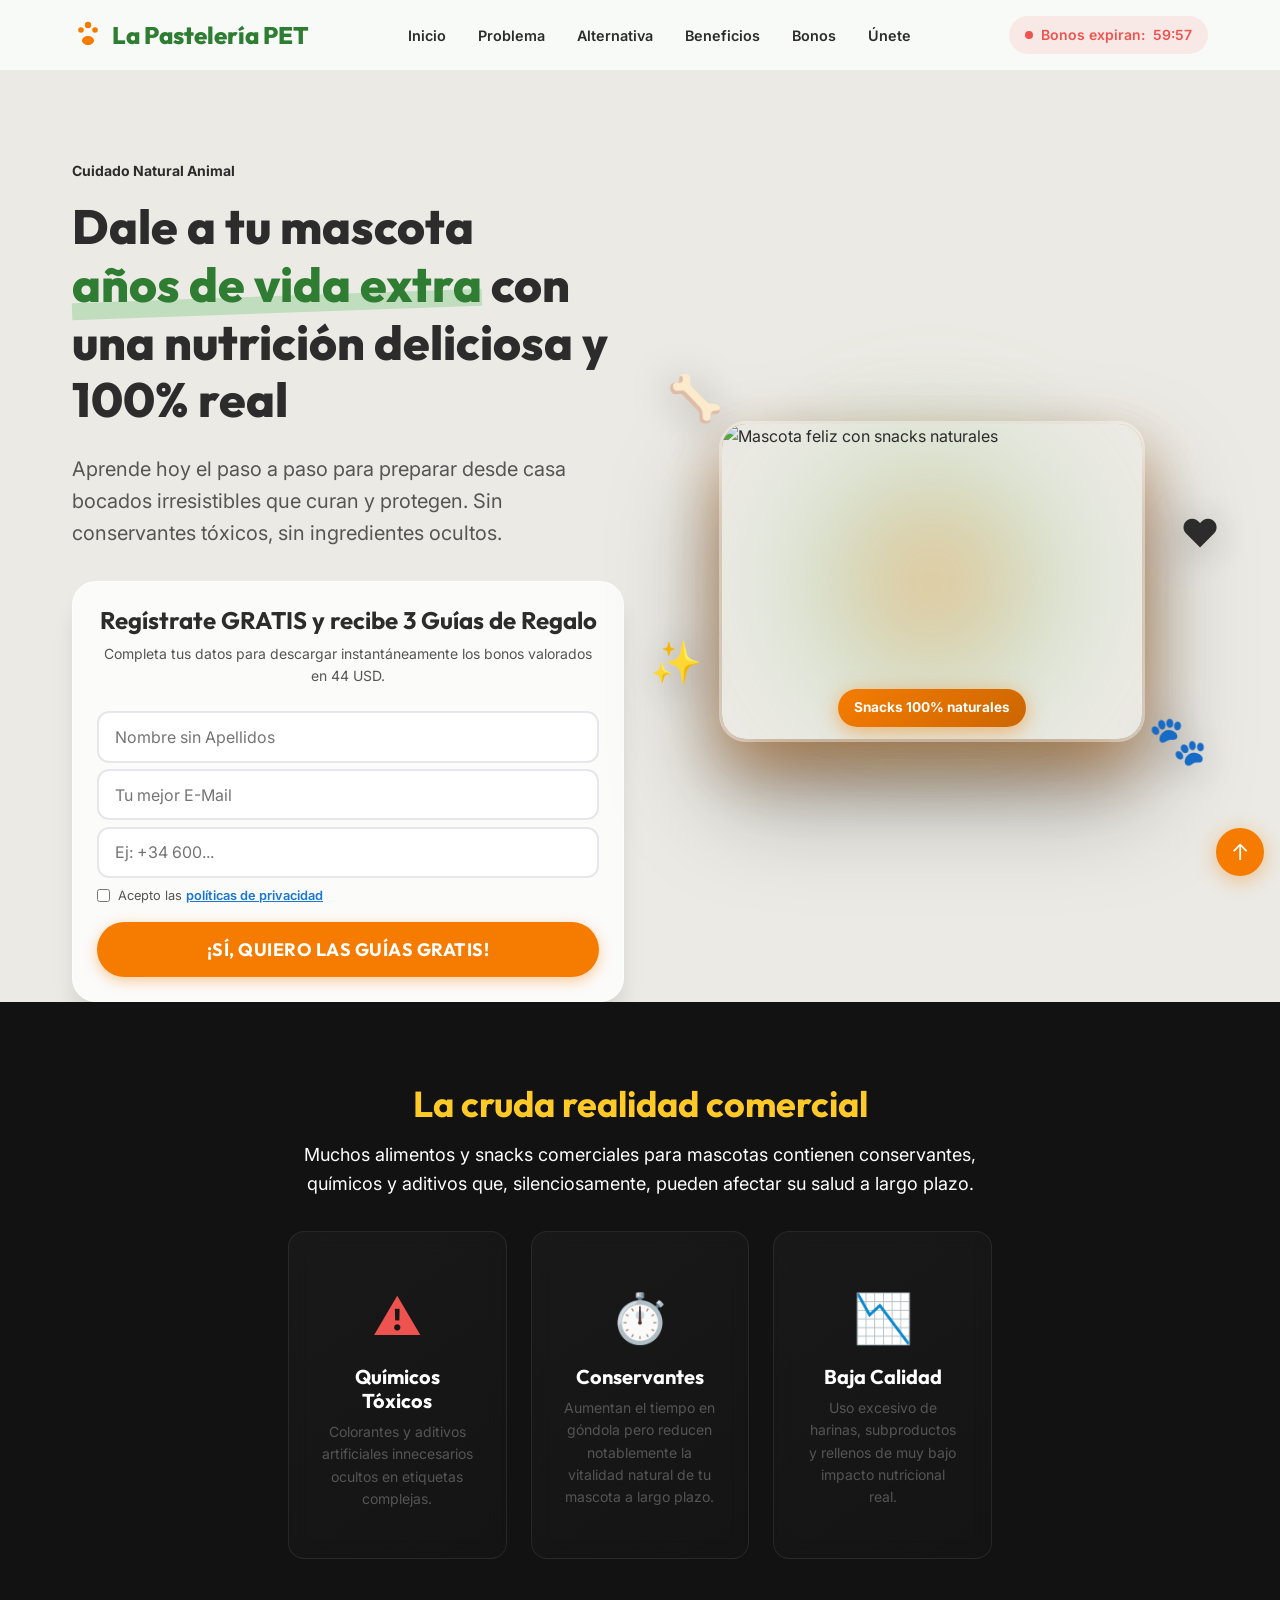
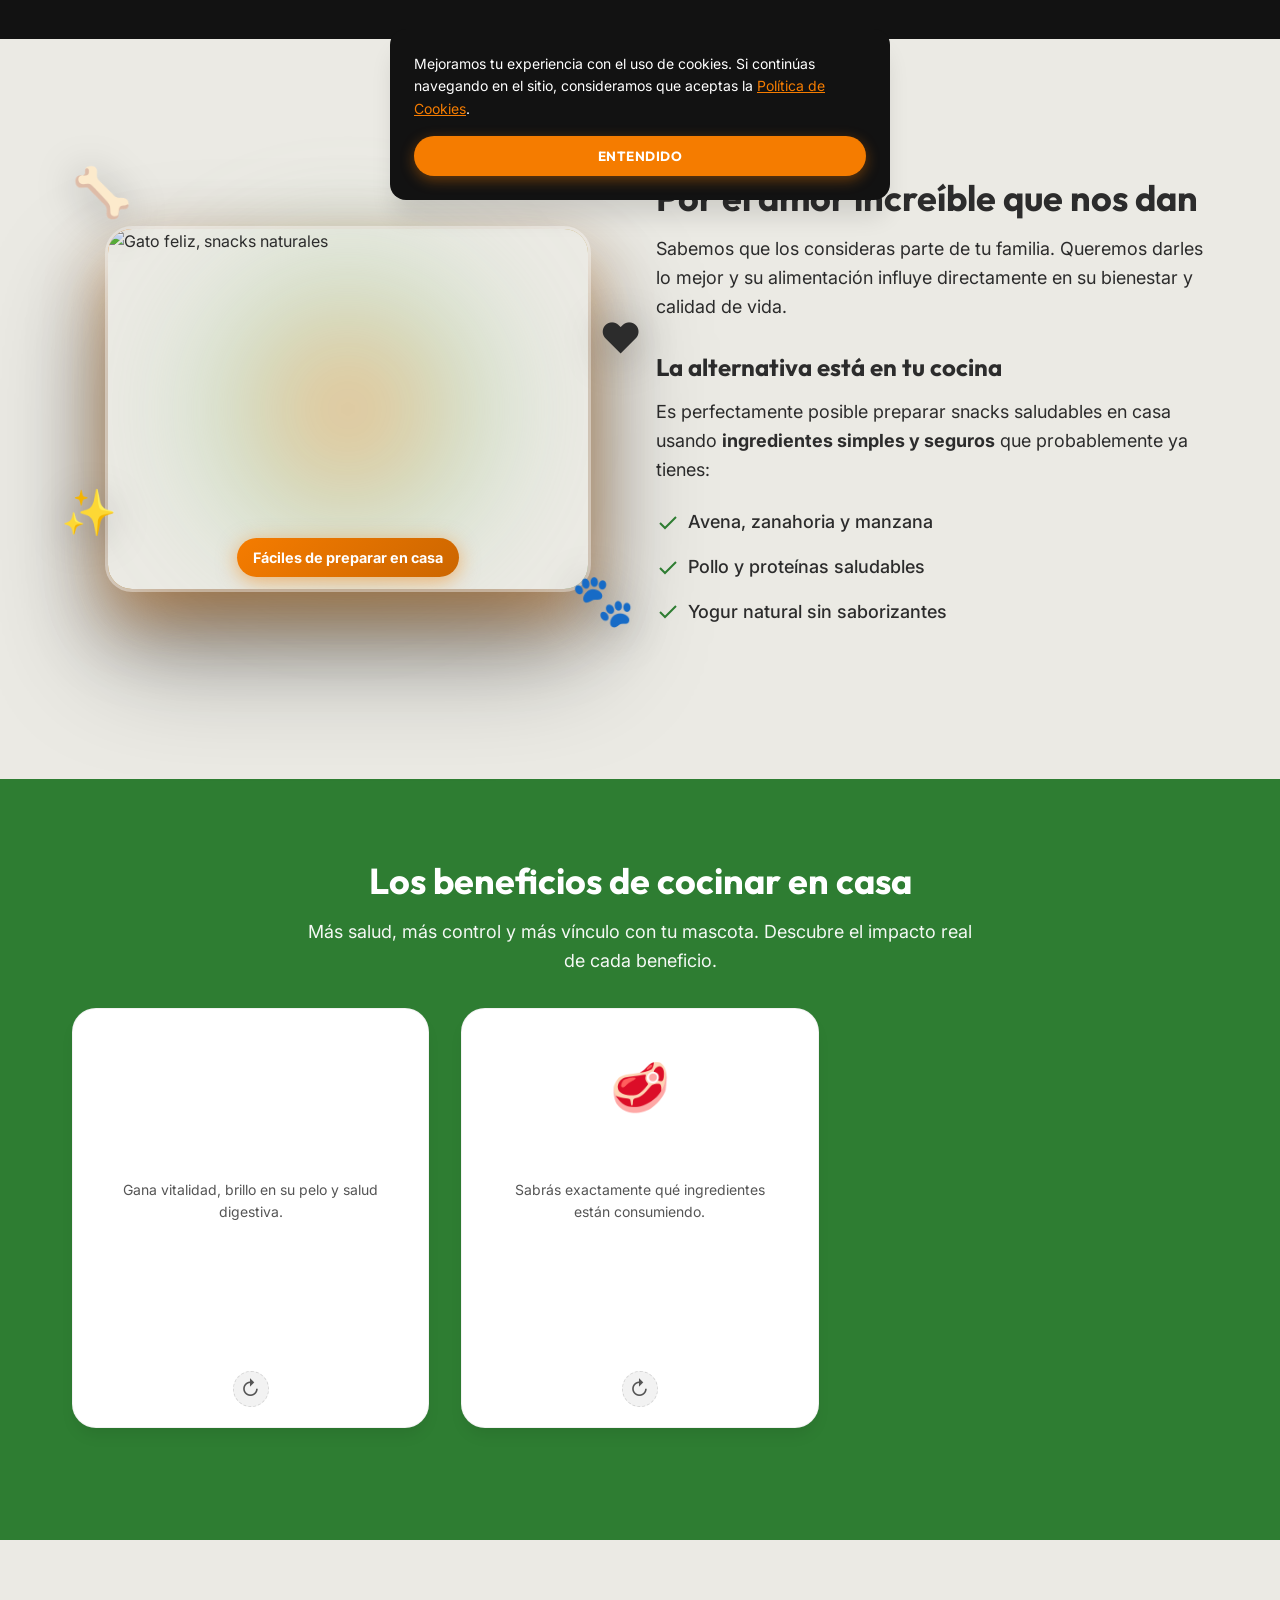
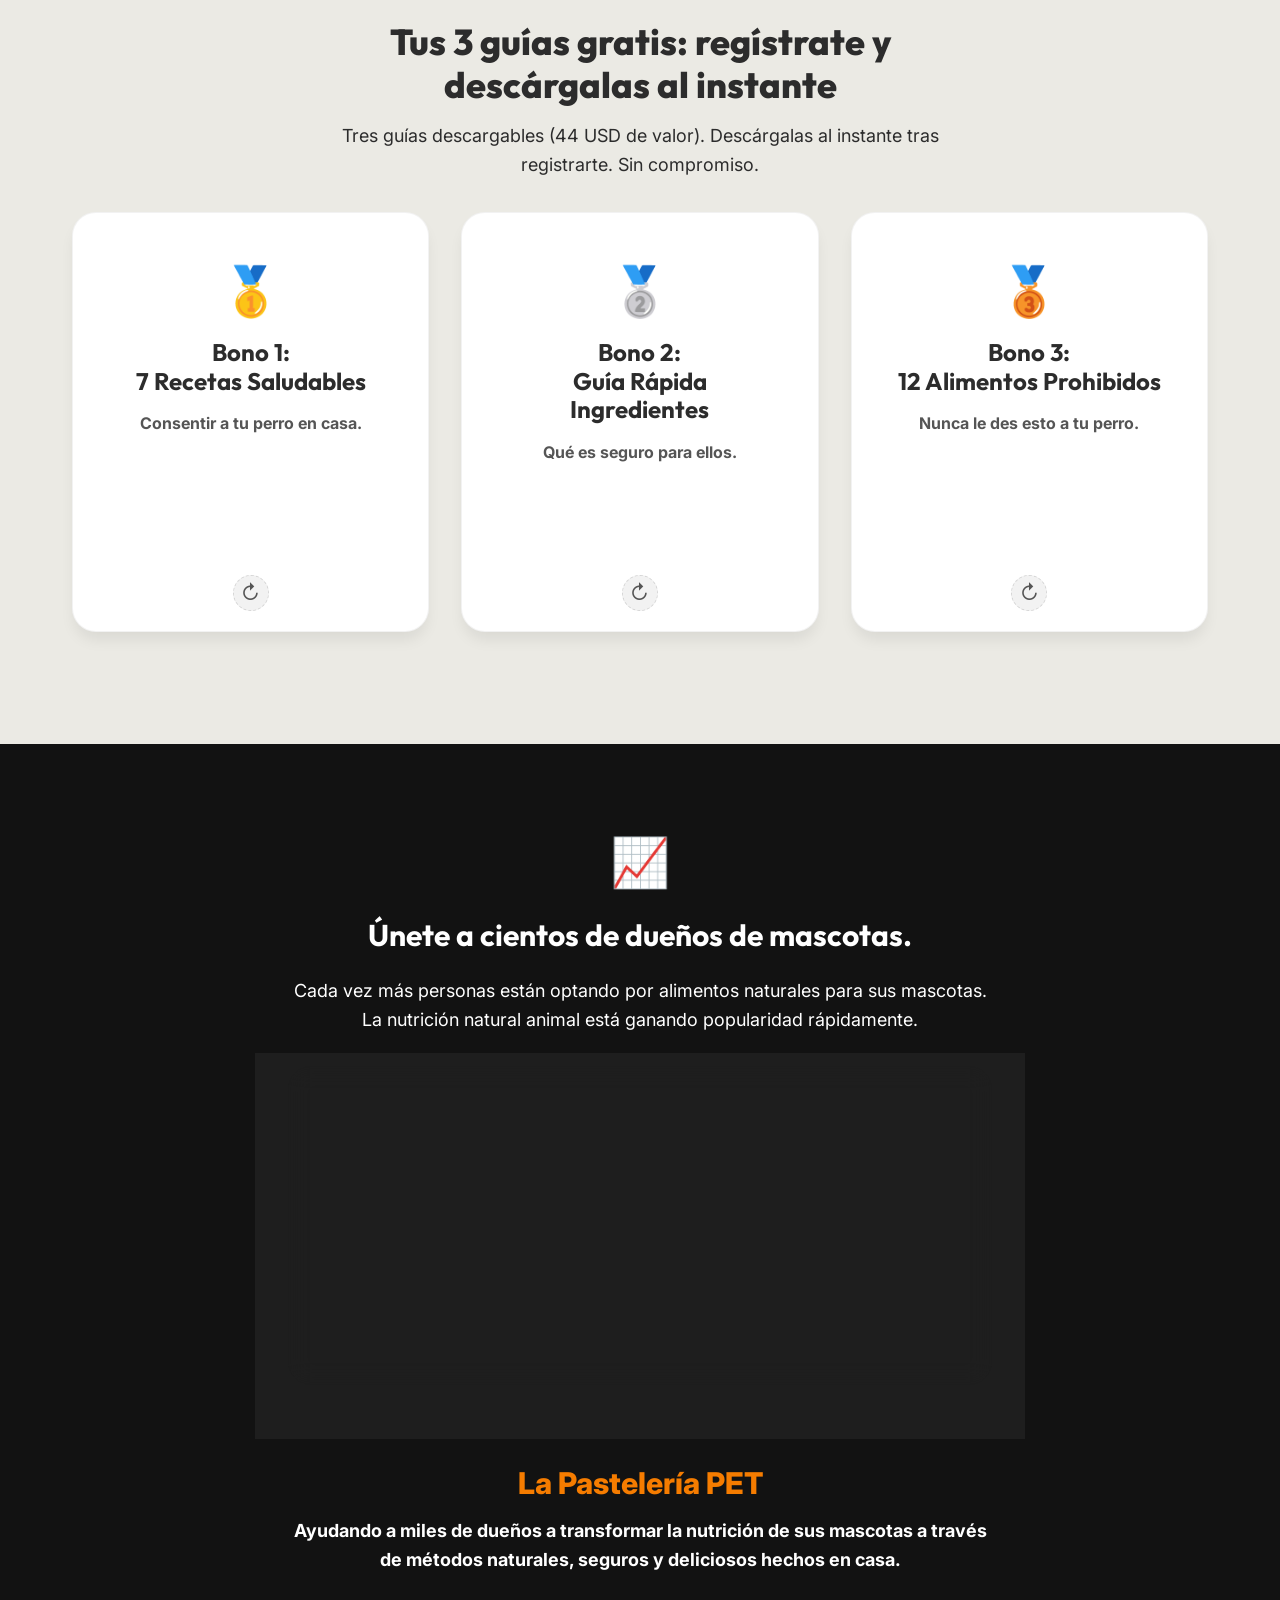
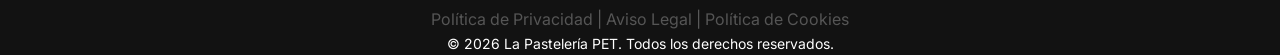
==== commit 26afd244: "Add files via upload" ====
--- a/index.html
+++ b/index.html
@@ -18,9 +18,14 @@
     <!-- Favicon SVG inline (sin archivo externo) -->
     <link rel="icon" type="image/svg+xml" href="data:image/svg+xml,%3Csvg xmlns='http://www.w3.org/2000/svg' viewBox='0 0 32 32' fill='none'%3E%3Crect width='32' height='32' rx='6' fill='%23F57C00'/%3E%3Cpath d='M16 23.5c-2.4 0-4.5-1.2-4.5-2.8s2-2.8 4.5-2.8 4.5 1.2 4.5 2.8-2.1 2.8-4.5 2.8z' fill='%23fff'/%3E%3Ccircle cx='10' cy='12' r='2' fill='%23fff'/%3E%3Ccircle cx='16' cy='8' r='2.4' fill='%23fff'/%3E%3Ccircle cx='22' cy='12' r='2' fill='%23fff'/%3E%3C/svg%3E">
     
-    <!-- Google Fonts -->
+    <!-- Carga rápida: preconnect y preload de lo crítico -->
     <link rel="preconnect" href="https://fonts.googleapis.com">
     <link rel="preconnect" href="https://fonts.gstatic.com" crossorigin>
+    <link rel="preconnect" href="https://images.unsplash.com" crossorigin>
+    <link rel="preload" href="https://images.unsplash.com/photo-1587300003388-59208cc962cb?w=600&q=80" as="image">
+    <link rel="preload" href="styles.css" as="style">
+    
+    <!-- Google Fonts (display=swap para no bloquear texto) -->
     <link href="https://fonts.googleapis.com/css2?family=Outfit:wght@300;400;600;700;800&family=Inter:wght@300;400;500;600&display=swap" rel="stylesheet">
     
     <!-- Custom Styles -->
@@ -96,6 +101,7 @@
                         <p class="text-sm text-center mb-3 text-muted">Completa tus datos para descargar instantáneamente los bonos valorados en 44 USD.</p>
                         
                         <form class="form grid gap-2 lead-form-web3" data-redirect="gracias.html">
+                            <input type="hidden" name="access_key" value="73515417-ca5d-4084-b2a0-1067205252eb">
                             <input type="hidden" name="subject" value="Nuevo Lead registrado - La Pastelería PET">
                             <div class="input-group">
                                 <input type="text" id="name" name="name" required placeholder="Nombre sin Apellidos">
@@ -121,7 +127,7 @@
                     <div class="hero-image-stage">
                         <div class="hero-image-glow"></div>
                         <div class="hero-image-frame">
-                            <img src="https://images.unsplash.com/photo-1587300003388-59208cc962cb?w=600&q=80" alt="Mascota feliz con snacks naturales" class="hero-static-img" />
+                            <img src="https://images.unsplash.com/photo-1587300003388-59208cc962cb?w=600&q=80" alt="Mascota feliz con snacks naturales" class="hero-static-img" width="600" height="400" fetchpriority="high" decoding="async" />
                             <span class="hero-badge">Snacks 100% naturales</span>
                         </div>
                         <!-- Flotantes FUERA de la imagen, alrededor -->
@@ -167,7 +173,7 @@
                     <div class="love-image-stage">
                         <div class="love-image-glow"></div>
                         <div class="love-image-frame">
-                            <img src="https://images.unsplash.com/photo-1514888286974-6c03e2ca1dba?auto=format&fit=crop&q=80&w=700&h=800" alt="Gato feliz, snacks naturales" class="love-static-img" />
+                            <img src="https://images.unsplash.com/photo-1514888286974-6c03e2ca1dba?auto=format&fit=crop&q=80&w=700&h=800" alt="Gato feliz, snacks naturales" class="love-static-img" width="700" height="800" loading="lazy" decoding="async" />
                             <span class="love-badge">Fáciles de preparar en casa</span>
                         </div>
                         <div class="love-float love-float-bone" aria-hidden="true">🦴</div>
@@ -512,22 +518,12 @@
     <!-- Botón subir (derecha, misma altura que testimonios) -->
     <a href="#top" class="scroll-top-btn" aria-label="Subir al inicio" title="Subir al inicio">↑</a>
 
-    <!-- Scripts -->
-    <script src="https://cdnjs.cloudflare.com/ajax/libs/gsap/3.12.2/gsap.min.js"></script>
-    <script src="https://cdnjs.cloudflare.com/ajax/libs/gsap/3.12.2/ScrollTrigger.min.js"></script>
+    <!-- Scripts: GSAP en defer (no bloquean); script.js al final para formularios -->
+    <script defer src="https://cdnjs.cloudflare.com/ajax/libs/gsap/3.12.2/gsap.min.js"></script>
+    <script defer src="https://cdnjs.cloudflare.com/ajax/libs/gsap/3.12.2/ScrollTrigger.min.js"></script>
     <script src="script.js"></script>
     <script>
-        // Popup al intentar salir (cerrar pestaña, ir a otra página): solo en index, nunca al cargar ni al hacer scroll
-        (function() {
-            var mensaje = '¡Espera! Te perder\u00e1s los bonos GRATIS para tu mascota. \u00bfSeguro que quieres irte?';
-            window.addEventListener('beforeunload', function(e) {
-                e.preventDefault();
-                e.returnValue = mensaje;
-                return mensaje;
-            });
-        })();
-
-        // Form 2 handler
+        // Form 2 handler (CTA final)
         const form2 = document.getElementById('lead-form-2');
         if(form2) {
             form2.addEventListener('submit', (e) => {
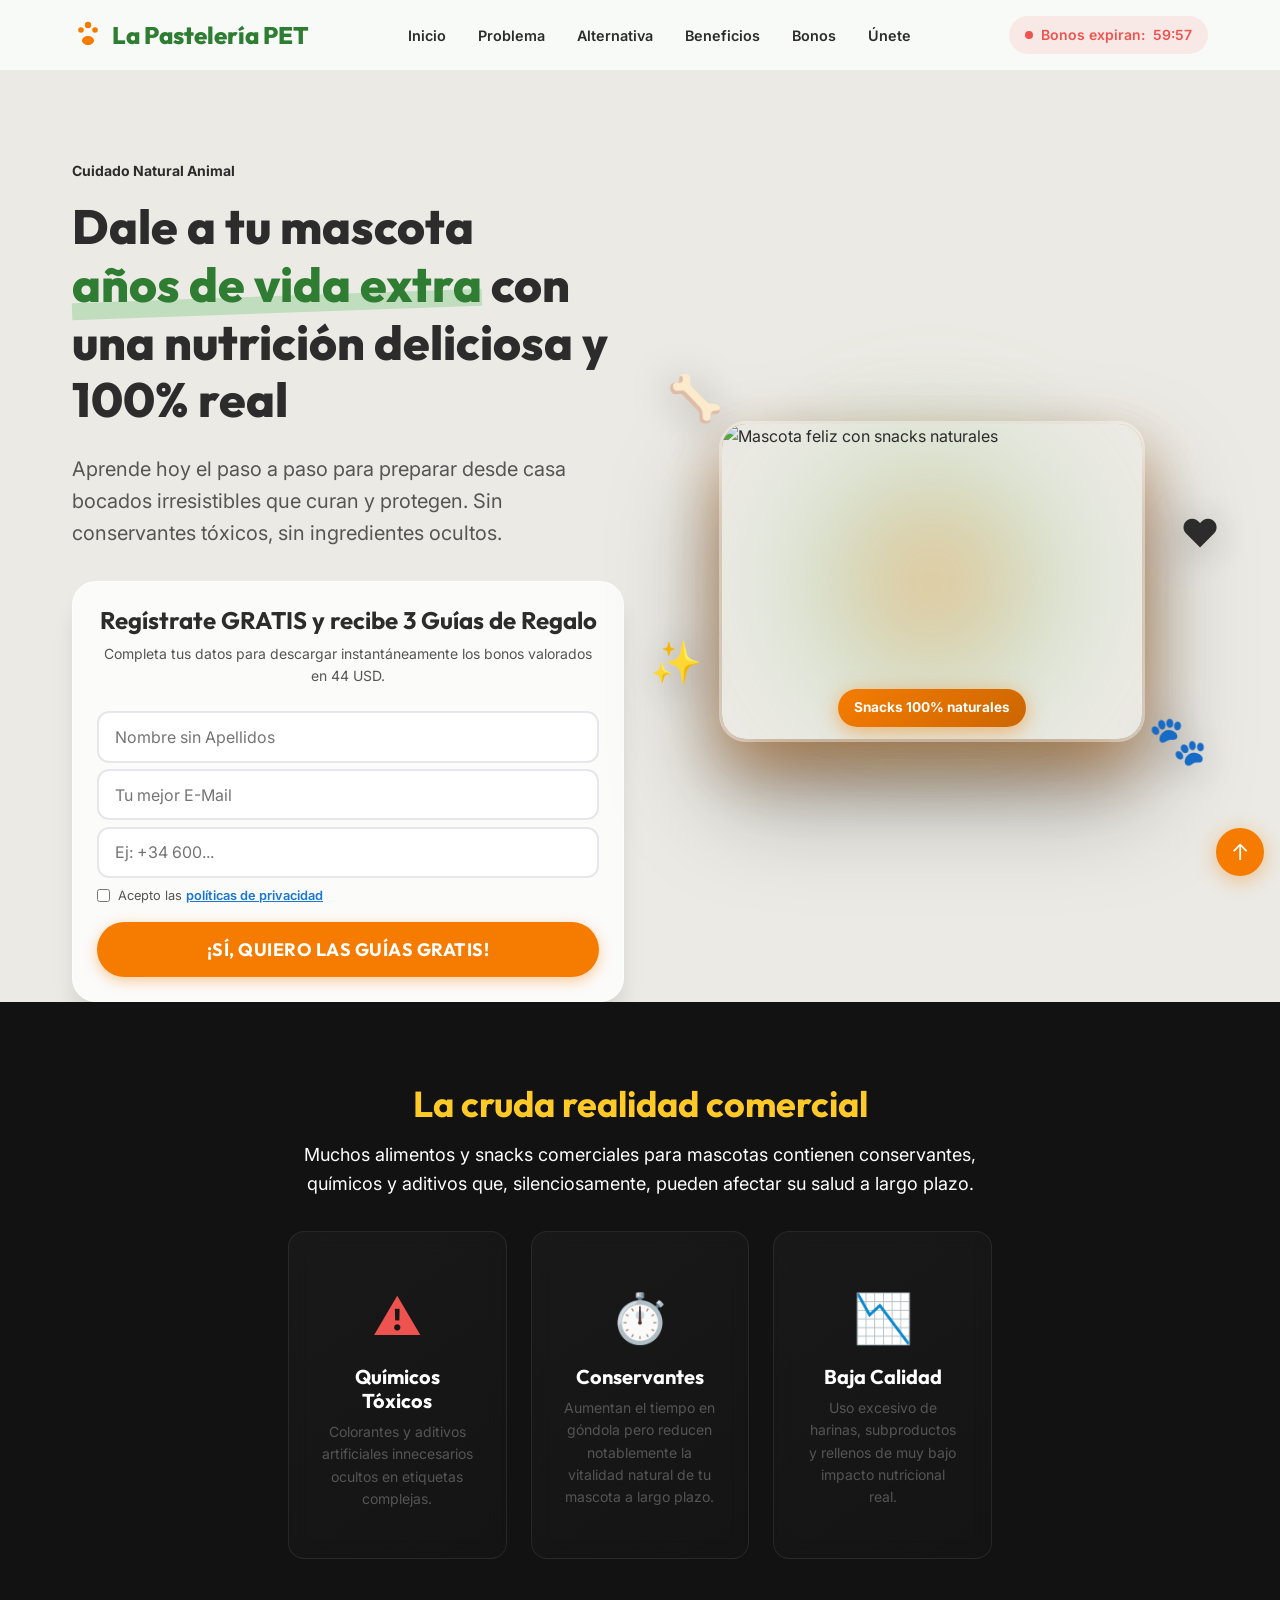
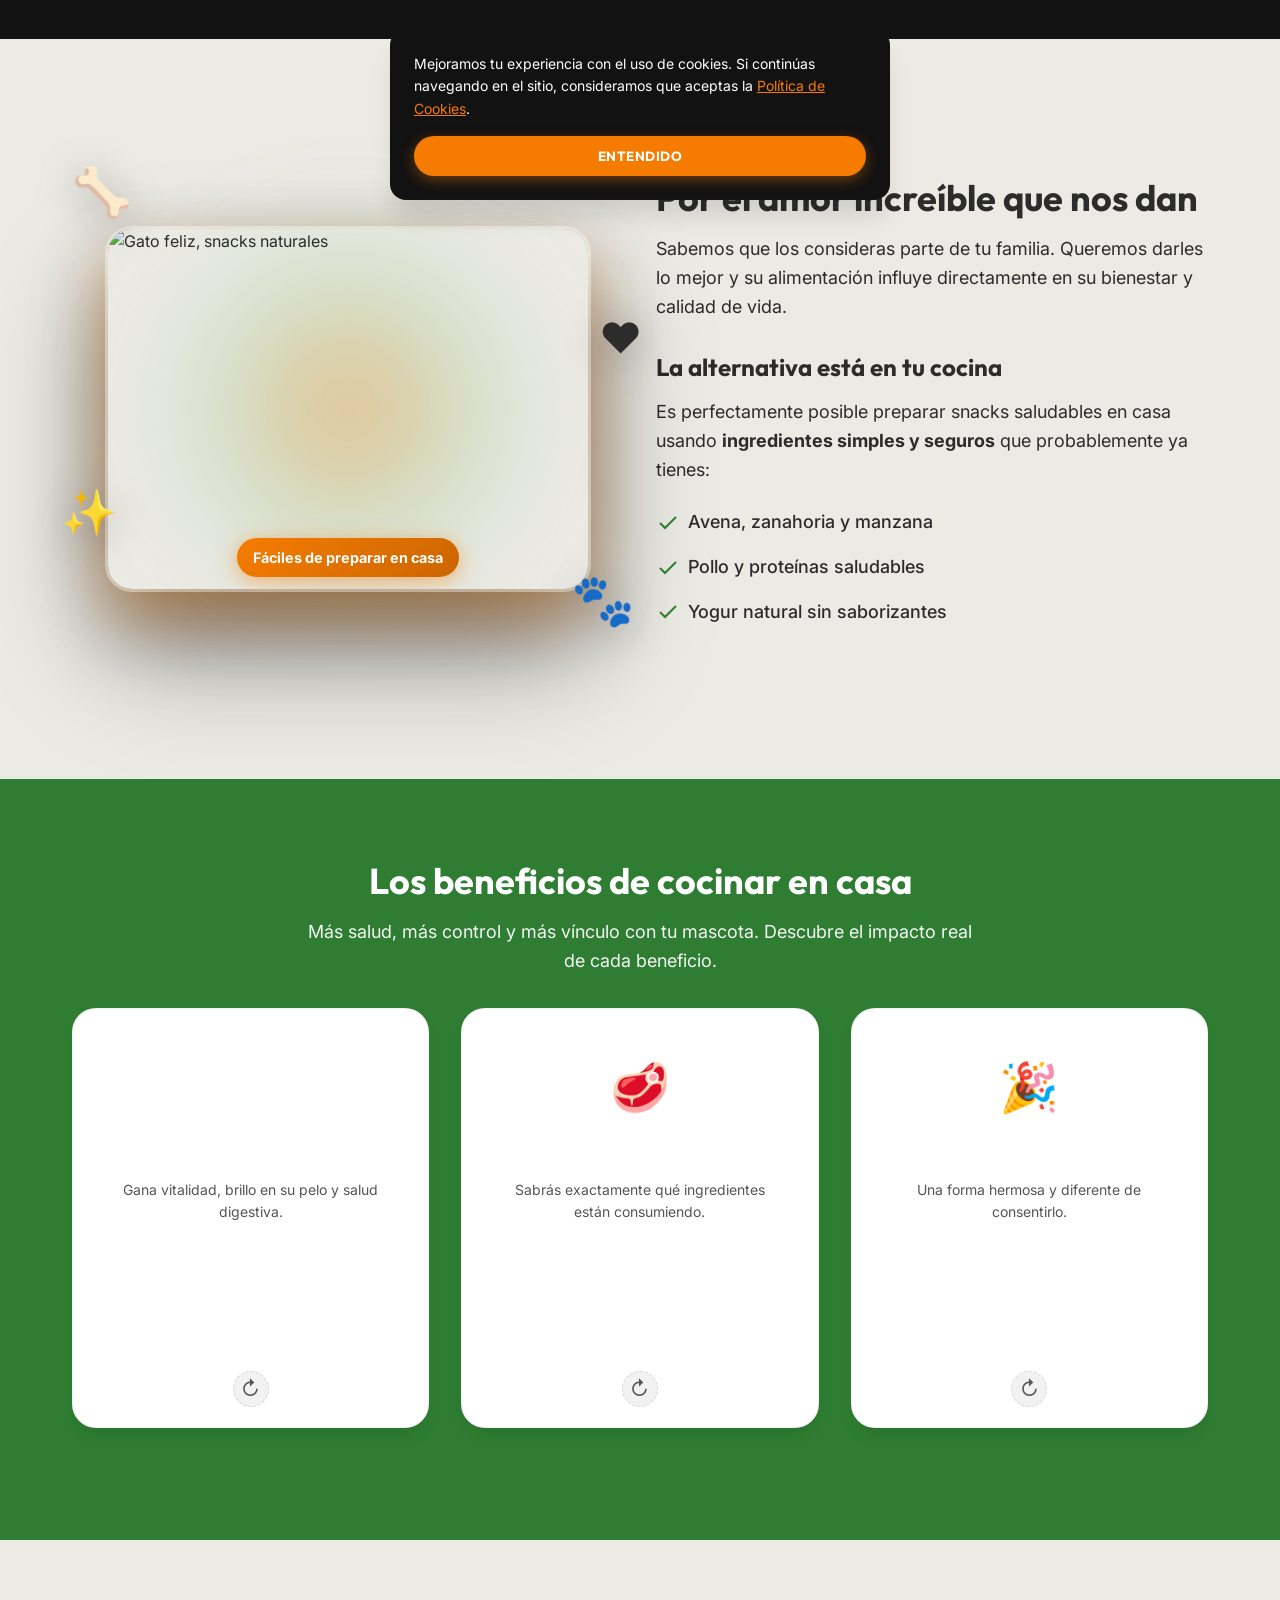
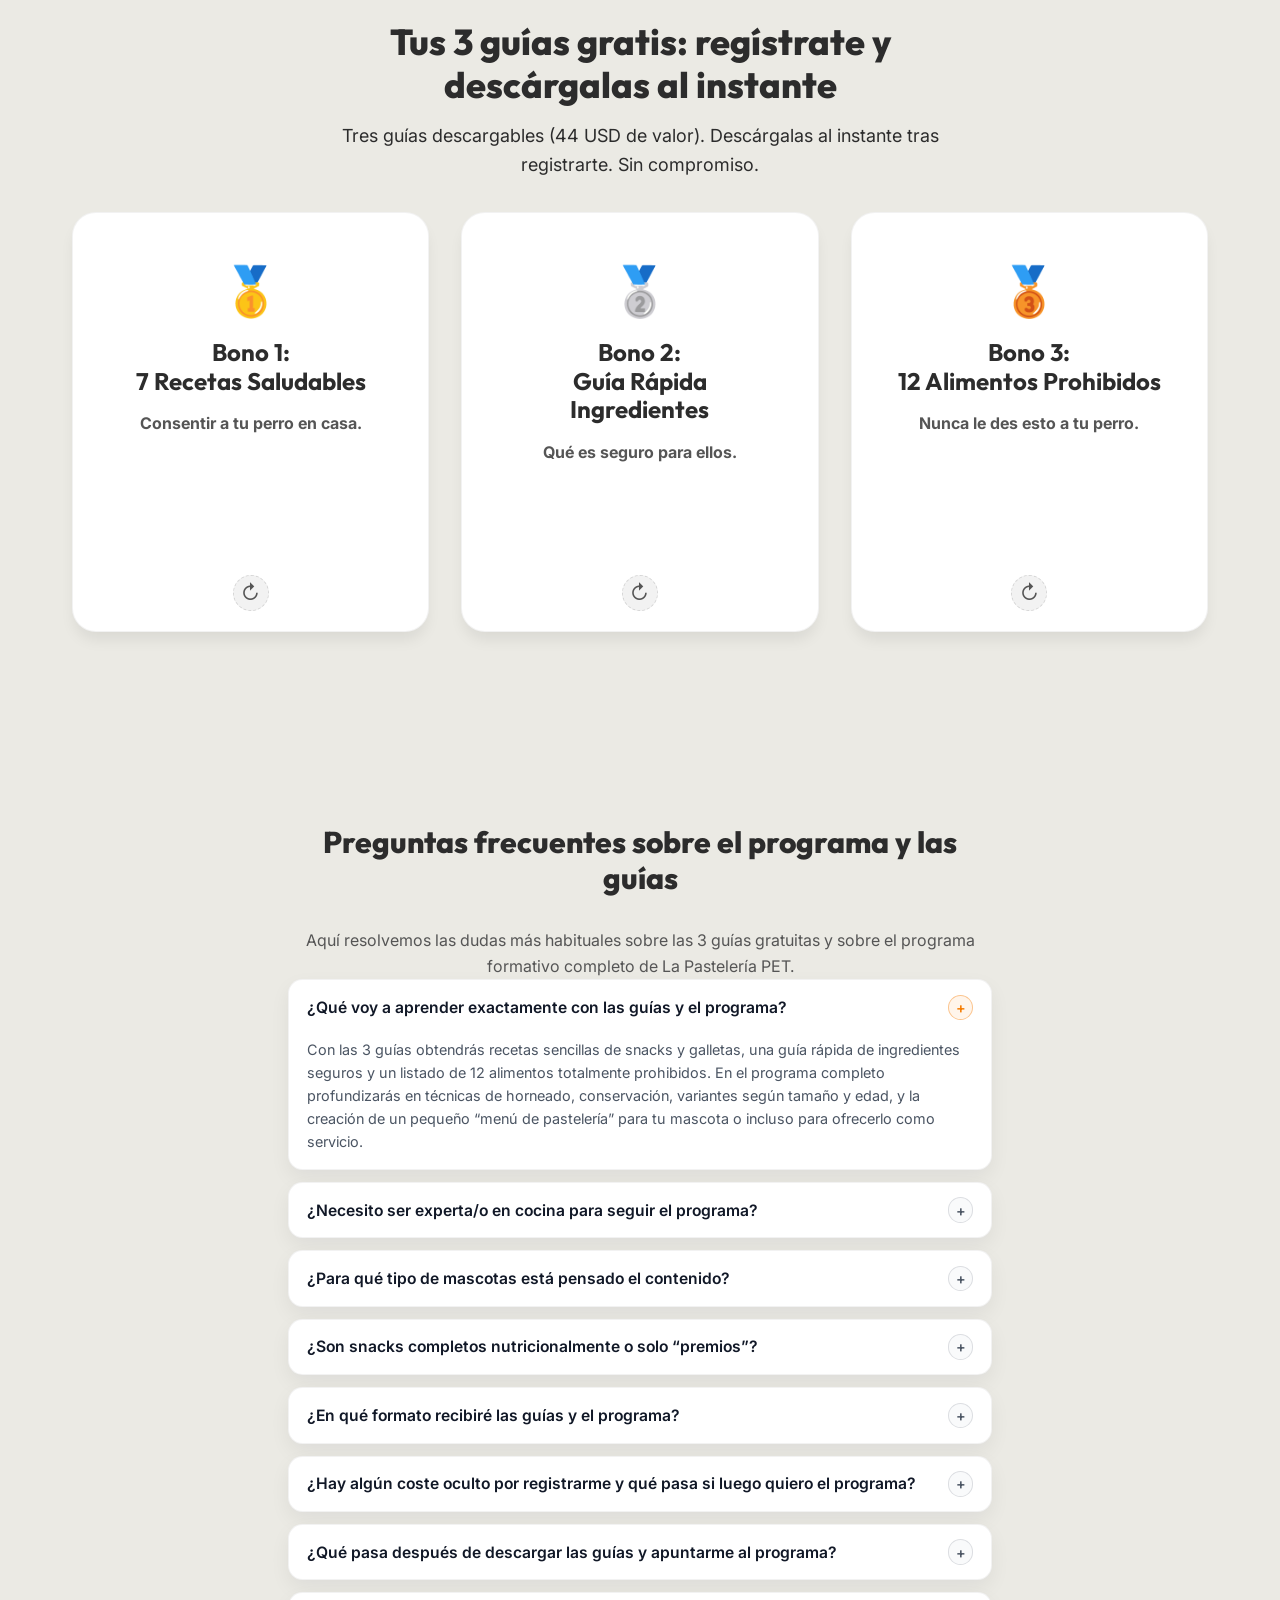
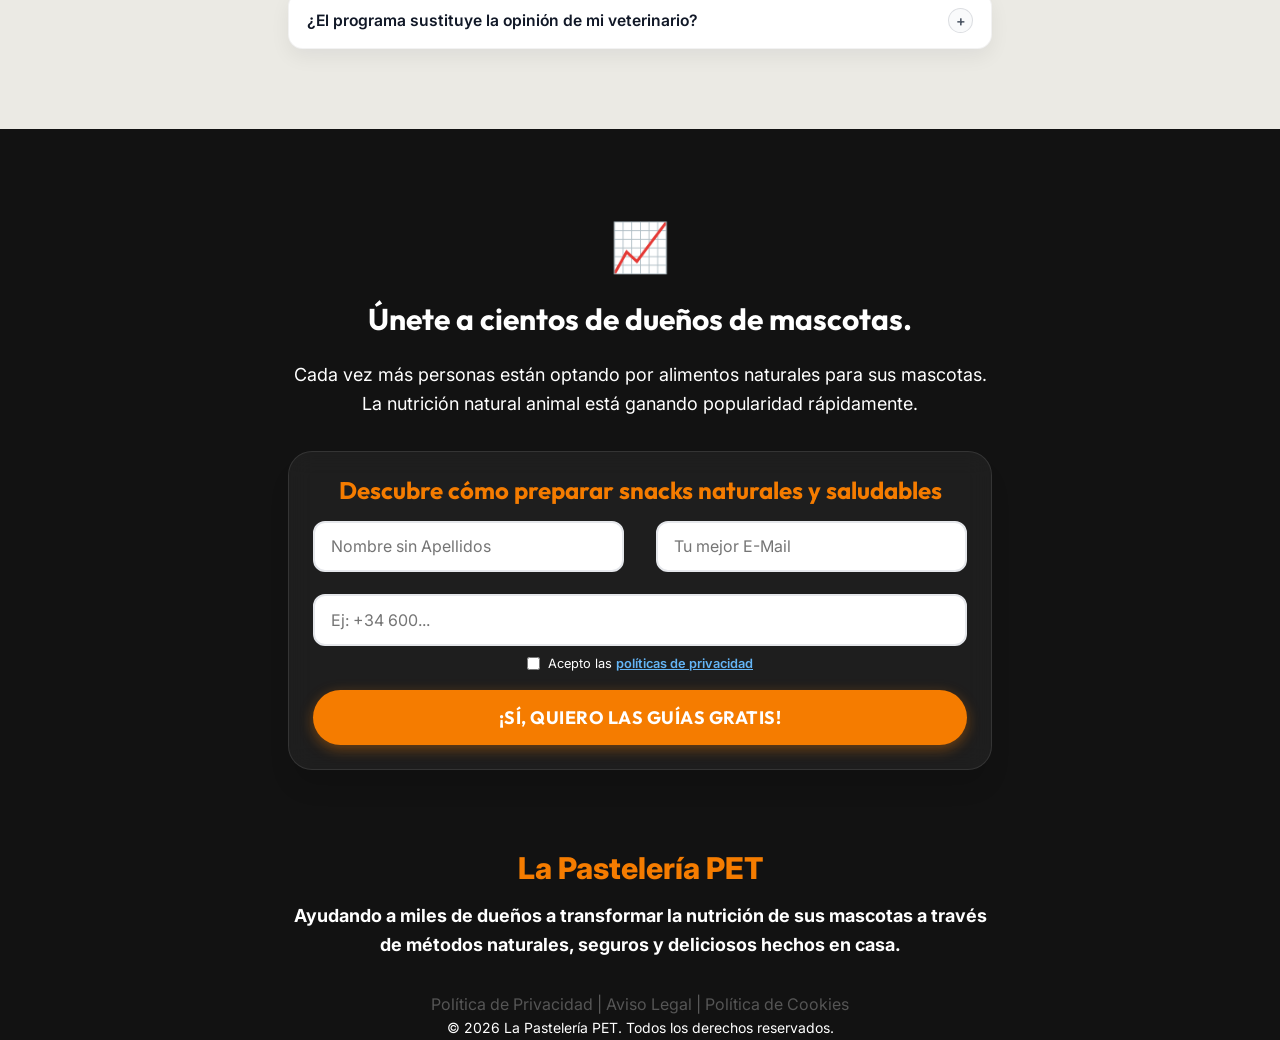
==== commit 8bfe1712: "Add files via upload" ====
--- a/index.html
+++ b/index.html
@@ -40,6 +40,64 @@
       .index-header .header-nav-secciones a:hover { background: rgba(245, 124, 0, 0.12); color: var(--primary); }
       .index-header .countdown-nav { position: static; transform: none; margin-left: auto; }
       @media (max-width: 992px) { .index-header .header-nav-secciones { order: 3; width: 100%; } .index-header .countdown-nav { margin-left: 0; } }
+      /* FAQ acordeón minimalista */
+      .faq-accordion {
+        display: flex;
+        flex-direction: column;
+        gap: 0.75rem;
+      }
+      .faq-item {
+        border-radius: 0.9rem;
+        border: 1px solid rgba(0,0,0,0.05);
+        background: #ffffff;
+        box-shadow: 0 8px 20px rgba(15, 23, 42, 0.06);
+        overflow: hidden;
+      }
+      .faq-item summary {
+        list-style: none;
+        padding: 0.9rem 1.1rem;
+        display: flex;
+        align-items: center;
+        justify-content: space-between;
+        gap: 0.75rem;
+        cursor: pointer;
+        font-weight: 600;
+        font-size: 0.98rem;
+        color: #111827;
+      }
+      .faq-item summary::-webkit-details-marker {
+        display: none;
+      }
+      .faq-question {
+        flex: 1;
+      }
+      .faq-toggle {
+        width: 1.6rem;
+        height: 1.6rem;
+        border-radius: 999px;
+        border: 1px solid rgba(15, 23, 42, 0.12);
+        display: flex;
+        align-items: center;
+        justify-content: center;
+        font-size: 0.9rem;
+        color: #4B5563;
+        background: #F9FAFB;
+        flex-shrink: 0;
+      }
+      .faq-item[open] .faq-toggle {
+        background: rgba(245, 124, 0, 0.08);
+        border-color: rgba(245, 124, 0, 0.4);
+        color: #F57C00;
+      }
+      .faq-answer {
+        padding: 0 1.1rem 1rem;
+        font-size: 0.9rem;
+        color: #4B5563;
+        line-height: 1.6;
+      }
+      .faq-answer p {
+        margin: 0.2rem 0 0;
+      }
     </style>
     
     <!-- Schema Markup -->
@@ -340,6 +398,132 @@
             </div>
         </section>
 
+        <!-- 6.1 PREGUNTAS FRECUENTES -->
+        <section class="faq py-10 bg-light">
+            <div class="container max-w-3xl mx-auto" data-scroll="fade-up">
+                <h2 class="text-3xl font-extrabold mb-4 text-center">Preguntas frecuentes sobre el programa y las guías</h2>
+                <p class="text-md text-center text-muted mb-5">
+                    Aquí resolvemos las dudas más habituales sobre las 3 guías gratuitas y sobre el programa formativo completo de La Pastelería PET.
+                </p>
+
+                <div class="faq-accordion">
+                    <details class="faq-item" open>
+                        <summary>
+                            <span class="faq-question">¿Qué voy a aprender exactamente con las guías y el programa?</span>
+                            <span class="faq-toggle">+</span>
+                        </summary>
+                        <div class="faq-answer">
+                            <p>
+                                Con las 3 guías obtendrás recetas sencillas de snacks y galletas, una guía rápida de ingredientes
+                                seguros y un listado de 12 alimentos totalmente prohibidos. En el programa completo profundizarás
+                                en técnicas de horneado, conservación, variantes según tamaño y edad, y la creación de un pequeño
+                                “menú de pastelería” para tu mascota o incluso para ofrecerlo como servicio.
+                            </p>
+                        </div>
+                    </details>
+
+                    <details class="faq-item">
+                        <summary>
+                            <span class="faq-question">¿Necesito ser experta/o en cocina para seguir el programa?</span>
+                            <span class="faq-toggle">+</span>
+                        </summary>
+                        <div class="faq-answer">
+                            <p>
+                                No. Tanto las guías como el programa están pensados para principiantes. Empezamos con recetas
+                                muy simples explicadas paso a paso, con medidas claras y utensilios básicos que ya tienes en casa.
+                                A medida que avanzas, irás ganando confianza para preparar snacks y pasteles más elaborados sin estrés.
+                            </p>
+                        </div>
+                    </details>
+
+                    <details class="faq-item">
+                        <summary>
+                            <span class="faq-question">¿Para qué tipo de mascotas está pensado el contenido?</span>
+                            <span class="faq-toggle">+</span>
+                        </summary>
+                        <div class="faq-answer">
+                            <p>
+                                La mayor parte de las recetas y ejemplos están orientados a perros, pero muchas bases de ingredientes
+                                y advertencias también son útiles para gatos. En el programa siempre indicamos cuándo una preparación
+                                es solo para perros y cuándo puede adaptarse o no a otras mascotas, para que tengas total claridad.
+                            </p>
+                        </div>
+                    </details>
+
+                    <details class="faq-item">
+                        <summary>
+                            <span class="faq-question">¿Son snacks completos nutricionalmente o solo “premios”?</span>
+                            <span class="faq-toggle">+</span>
+                        </summary>
+                        <div class="faq-answer">
+                            <p>
+                                Todo el contenido está enfocado en <strong>snacks y premios saludables</strong> que complementan la dieta diaria.
+                                No sustituyen el plan nutricional principal recomendado por tu veterinario, pero sí te ayudan a dejar
+                                de usar premios ultra-procesados y pasar a opciones naturales, caseras y mucho más seguras.
+                            </p>
+                        </div>
+                    </details>
+
+                    <details class="faq-item">
+                        <summary>
+                            <span class="faq-question">¿En qué formato recibiré las guías y el programa?</span>
+                            <span class="faq-toggle">+</span>
+                        </summary>
+                        <div class="faq-answer">
+                            <p>
+                                Las 3 guías se entregan en formato digital (PDF) para que puedas consultarlas desde el móvil, tablet u ordenador.
+                                El programa completo se accede online a través de Hotmart, donde tendrás tus módulos, lecciones paso a paso
+                                y materiales complementarios para descargar cuando quieras.
+                            </p>
+                        </div>
+                    </details>
+
+                    <details class="faq-item">
+                        <summary>
+                            <span class="faq-question">¿Hay algún coste oculto por registrarme y qué pasa si luego quiero el programa?</span>
+                            <span class="faq-toggle">+</span>
+                        </summary>
+                        <div class="faq-answer">
+                            <p>
+                                No. Las 3 guías son 100% gratuitas y no hay cargos ocultos. Si más adelante decides acceder al programa completo,
+                                te informaremos de las condiciones, del precio y de las posibles promociones vigentes, siempre con total transparencia
+                                para que decidas con calma si es para ti.
+                            </p>
+                        </div>
+                    </details>
+
+                    <details class="faq-item">
+                        <summary>
+                            <span class="faq-question">¿Qué pasa después de descargar las guías y apuntarme al programa?</span>
+                            <span class="faq-toggle">+</span>
+                        </summary>
+                        <div class="faq-answer">
+                            <p>
+                                Tras descargar las guías podrás empezar a aplicar recetas y recomendaciones desde el primer día.
+                                Si te unes al programa, seguirás un recorrido ordenado de módulos que te lleva desde lo más básico
+                                hasta la creación de tu propia “pastelería PET” en casa, con acceso a futuras actualizaciones
+                                y comunicaciones de soporte.
+                            </p>
+                        </div>
+                    </details>
+
+                    <details class="faq-item">
+                        <summary>
+                            <span class="faq-question">¿El programa sustituye la opinión de mi veterinario?</span>
+                            <span class="faq-toggle">+</span>
+                        </summary>
+                        <div class="faq-answer">
+                            <p>
+                                No. Todo el contenido, tanto de las guías como del programa, es educativo y orientativo.
+                                Te ayuda a mejorar los snacks que preparas en casa, pero nunca reemplaza las revisiones,
+                                diagnósticos ni planes nutricionales personalizados de tu veterinario de confianza.
+                            </p>
+                        </div>
+                    </details>
+                </div>
+            </div>
+        </section>
+
         <!-- 7. AUTORIDAD y CTA FINAL -->
         <section id="registro" class="cta py-10 bg-dark text-white relative">
             <div class="container text-center max-w-3xl" data-scroll="fade-up">
@@ -525,7 +709,7 @@
     <script>
         // Form 2 handler (CTA final)
         const form2 = document.getElementById('lead-form-2');
-        if(form2) {
+        if (form2) {
             form2.addEventListener('submit', (e) => {
                 e.preventDefault();
                 playSound();
@@ -534,9 +718,23 @@
                 btn.style.opacity = '0.8';
                 setTimeout(() => {
                     window.location.href = form2.getAttribute('action');
-                }, 600); 
+                }, 600);
             });
         }
+
+        // FAQ: solo un acordeón abierto a la vez
+        const faqItems = document.querySelectorAll('.faq-accordion .faq-item');
+        faqItems.forEach((item) => {
+            item.addEventListener('toggle', () => {
+                if (item.open) {
+                    faqItems.forEach((other) => {
+                        if (other !== item) {
+                            other.open = false;
+                        }
+                    });
+                }
+            });
+        });
     </script>
 </body>
 </html>
